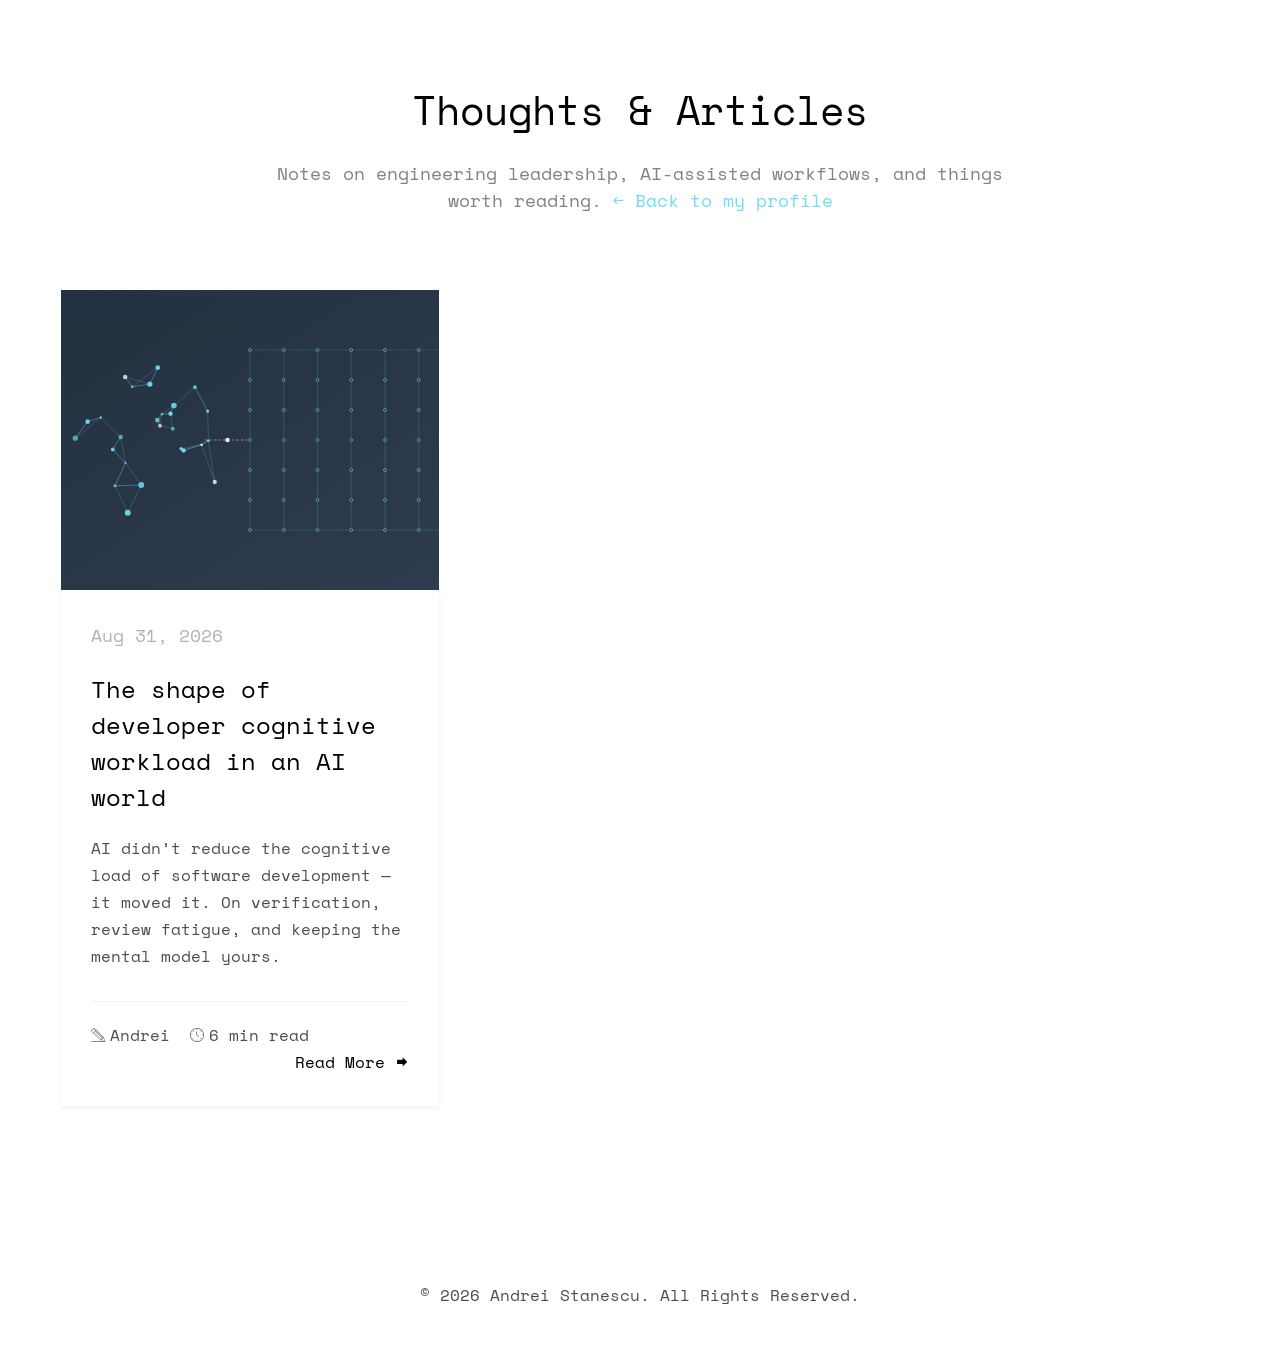
==== articles.html @ 799ec779 "Set article date to August 31, 2026 Generated by Mistral Vibe. Co-Authored-By: Mistral Vibe <vibe@mi" ====
<!DOCTYPE HTML>
<html>
	<head>
	<meta charset="utf-8">
	<meta http-equiv="X-UA-Compatible" content="IE=edge">
	<title>Articles - Andrei Stanescu</title>
	<meta name="viewport" content="width=device-width, initial-scale=1">
	<meta name="description" content="Thoughts and preferred articles by Andrei Stanescu — engineering leadership, AI-assisted workflows, and things worth reading." />
	<meta name="keywords" content="andrei stanescu, articles, blog, engineering leadership, software engineering" />

	<link href="https://fonts.googleapis.com/css?family=Space+Mono" rel="stylesheet">
	<link href="https://fonts.googleapis.com/css?family=Kaushan+Script" rel="stylesheet">

	<!-- Animate.css -->
	<link rel="stylesheet" href="css/animate.css">
	<!-- Icomoon Icon Fonts-->
	<link rel="stylesheet" href="css/icomoon.css">
	<!-- Bootstrap  -->
	<link rel="stylesheet" href="css/bootstrap.css">

	<!-- Theme style  -->
	<link rel="stylesheet" href="css/style.css">

	<!-- Modernizr JS -->
	<script src="js/modernizr-2.6.2.min.js"></script>
	<!-- FOR IE9 below -->
	<!--[if lt IE 9]>
	<script src="js/respond.min.js"></script>
	<![endif]-->

	</head>
	<body>

	<div class="fh5co-loader"></div>

	<div id="page">

	<div id="fh5co-blog">
		<div class="container">
			<div class="row animate-box">
				<div class="col-md-8 col-md-offset-2 text-center fh5co-heading">
					<h2>Thoughts &amp; Articles</h2>
					<p>Notes on engineering leadership, AI-assisted workflows, and things worth reading. <a href="index.html">&larr; Back to my profile</a></p>
				</div>
			</div>
			<div class="row">
				<div class="col-md-4 col-padding animate-box">
					<div class="fh5co-blog">
						<a href="articles/developer-cognitive-workload-ai.html" class="blog-bg" style="background-image: url(images/cognitive-workload.svg);"></a>
						<div class="blog-text">
							<span>Aug 31, 2026</span>
							<h3><a href="articles/developer-cognitive-workload-ai.html">The shape of developer cognitive workload in an AI world</a></h3>
							<p>AI didn&rsquo;t reduce the cognitive load of software development &mdash; it moved it. On verification, review fatigue, and keeping the mental model yours.</p>
							<ul class="stuff">
								<li><i class="icon-pencil"></i>Andrei</li>
								<li><i class="icon-clock"></i>6 min read</li>
								<li><a href="articles/developer-cognitive-workload-ai.html">Read More<i class="icon-arrow-right"></i></a></li>
							</ul>
						</div>
					</div>
				</div>
				<!-- To add a new post: copy the col-md-4 block above, create the article page
				     under articles/, and update the date, title, excerpt, and links.
				     For a link post to an external article, point the <a> hrefs at the external
				     URL and use <i class="icon-link"></i> in .stuff instead of icon-pencil. -->
			</div>
		</div>
	</div>

	<div id="fh5co-footer">
		<div class="container">
			<div class="row">
				<div class="col-md-12 text-center">
					<p>&copy; 2026 Andrei Stanescu. All Rights Reserved.</p>
				</div>
			</div>
		</div>
	</div>

	<div class="gototop js-top">
		<a href="#" class="js-gotop"><i class="icon-arrow-up22"></i></a>
	</div>

	<!-- jQuery -->
	<script src="js/jquery.min.js"></script>
	<!-- jQuery Easing -->
	<script src="js/jquery.easing.1.3.js"></script>
	<!-- Bootstrap -->
	<script src="js/bootstrap.min.js"></script>
	<!-- Waypoints -->
	<script src="js/jquery.waypoints.min.js"></script>
	<!-- Stellar Parallax -->
	<script src="js/jquery.stellar.min.js"></script>
	<!-- Easy PieChart -->
	<script src="js/jquery.easypiechart.min.js"></script>

	<!-- Main -->
	<script src="js/main.js"></script>

	</body>
</html>
---- css/icomoon.css ----
@font-face {
    font-family: 'icomoon';
    src:    url('fonts/icomoon.eot?1oniuf');
    src:    url('fonts/icomoon.eot?1oniuf#iefix') format('embedded-opentype'),
        url('fonts/icomoon.ttf?1oniuf') format('truetype'),
        url('fonts/icomoon.woff?1oniuf') format('woff'),
        url('fonts/icomoon.svg?1oniuf#icomoon') format('svg');
    font-weight: normal;
    font-style: normal;
}

[class^="icon-"], [class*=" icon-"] {
    /* use !important to prevent issues with browser extensions that change fonts */
    font-family: 'icomoon' !important;
    speak: none;
    font-style: normal;
    font-weight: normal;
    font-variant: normal;
    text-transform: none;
    line-height: 1;

    /* Better Font Rendering =========== */
    -webkit-font-smoothing: antialiased;
    -moz-osx-font-smoothing: grayscale;
}

.icon-mobile:before {
    content: "\e000";
}
.icon-laptop:before {
    content: "\e001";
}
.icon-desktop:before {
    content: "\e002";
}
.icon-tablet:before {
    content: "\e003";
}
.icon-phone:before {
    content: "\e004";
}
.icon-document:before {
    content: "\e005";
}
.icon-documents:before {
    content: "\e006";
}
.icon-search:before {
    content: "\e007";
}
.icon-clipboard:before {
    content: "\e008";
}
.icon-newspaper:before {
    content: "\e009";
}
.icon-notebook:before {
    content: "\e00a";
}
.icon-book-open:before {
    content: "\e00b";
}
.icon-browser:before {
    content: "\e00c";
}
.icon-calendar:before {
    content: "\e00d";
}
.icon-presentation:before {
    content: "\e00e";
}
.icon-picture:before {
    content: "\e00f";
}
.icon-pictures:before {
    content: "\e010";
}
.icon-video:before {
    content: "\e011";
}
.icon-camera:before {
    content: "\e012";
}
.icon-printer:before {
    content: "\e013";
}
.icon-toolbox:before {
    content: "\e014";
}
.icon-briefcase:before {
    content: "\e015";
}
.icon-wallet:before {
    content: "\e016";
}
.icon-gift:before {
    content: "\e017";
}
.icon-bargraph:before {
    content: "\e018";
}
.icon-grid:before {
    content: "\e019";
}
.icon-expand:before {
    content: "\e01a";
}
.icon-focus:before {
    content: "\e01b";
}
.icon-edit:before {
    content: "\e01c";
}
.icon-adjustments:before {
    content: "\e01d";
}
.icon-ribbon:before {
    content: "\e01e";
}
.icon-hourglass:before {
    content: "\e01f";
}
.icon-lock:before {
    content: "\e020";
}
.icon-megaphone:before {
    content: "\e021";
}
.icon-shield:before {
    content: "\e022";
}
.icon-trophy:before {
    content: "\e023";
}
.icon-flag:before {
    content: "\e024";
}
.icon-map:before {
    content: "\e025";
}
.icon-puzzle:before {
    content: "\e026";
}
.icon-basket:before {
    content: "\e027";
}
.icon-envelope:before {
    content: "\e028";
}
.icon-streetsign:before {
    content: "\e029";
}
.icon-telescope:before {
    content: "\e02a";
}
.icon-gears:before {
    content: "\e02b";
}
.icon-key:before {
    content: "\e02c";
}
.icon-paperclip:before {
    content: "\e02d";
}
.icon-attachment:before {
    content: "\e02e";
}
.icon-pricetags:before {
    content: "\e02f";
}
.icon-lightbulb:before {
    content: "\e030";
}
.icon-layers:before {
    content: "\e031";
}
.icon-pencil:before {
    content: "\e032";
}
.icon-tools:before {
    content: "\e033";
}
.icon-tools-2:before {
    content: "\e034";
}
.icon-scissors:before {
    content: "\e035";
}
.icon-paintbrush:before {
    content: "\e036";
}
.icon-magnifying-glass:before {
    content: "\e037";
}
.icon-circle-compass:before {
    content: "\e038";
}
.icon-linegraph:before {
    content: "\e039";
}
.icon-mic:before {
    content: "\e03a";
}
.icon-strategy:before {
    content: "\e03b";
}
.icon-beaker:before {
    content: "\e03c";
}
.icon-caution:before {
    content: "\e03d";
}
.icon-recycle:before {
    content: "\e03e";
}
.icon-anchor:before {
    content: "\e03f";
}
.icon-profile-male:before {
    content: "\e040";
}
.icon-profile-female:before {
    content: "\e041";
}
.icon-bike:before {
    content: "\e042";
}
.icon-wine:before {
    content: "\e043";
}
.icon-hotairballoon:before {
    content: "\e044";
}
.icon-globe:before {
    content: "\e045";
}
.icon-genius:before {
    content: "\e046";
}
.icon-map-pin:before {
    content: "\e047";
}
.icon-dial:before {
    content: "\e048";
}
.icon-chat:before {
    content: "\e049";
}
.icon-heart:before {
    content: "\e04a";
}
.icon-cloud:before {
    content: "\e04b";
}
.icon-upload:before {
    content: "\e04c";
}
.icon-download:before {
    content: "\e04d";
}
.icon-target:before {
    content: "\e04e";
}
.icon-hazardous:before {
    content: "\e04f";
}
.icon-piechart:before {
    content: "\e050";
}
.icon-speedometer:before {
    content: "\e051";
}
.icon-global:before {
    content: "\e052";
}
.icon-compass:before {
    content: "\e053";
}
.icon-lifesaver:before {
    content: "\e054";
}
.icon-clock:before {
    content: "\e055";
}
.icon-aperture:before {
    content: "\e056";
}
.icon-quote:before {
    content: "\e057";
}
.icon-scope:before {
    content: "\e058";
}
.icon-alarmclock:before {
    content: "\e059";
}
.icon-refresh:before {
    content: "\e05a";
}
.icon-happy:before {
    content: "\e05b";
}
.icon-sad:before {
    content: "\e05c";
}
.icon-facebook:before {
    content: "\e05d";
}
.icon-twitter:before {
    content: "\e05e";
}
.icon-googleplus:before {
    content: "\e05f";
}
.icon-rss:before {
    content: "\e060";
}
.icon-tumblr:before {
    content: "\e061";
}
.icon-linkedin:before {
    content: "\e062";
}
.icon-dribbble:before {
    content: "\e063";
}
.icon-box2:before {
    content: "\ea82";
}
.icon-write:before {
    content: "\ea83";
}
.icon-clock2:before {
    content: "\ea84";
}
.icon-reply2:before {
    content: "\ea85";
}
.icon-reply-all2:before {
    content: "\ea86";
}
.icon-forward2:before {
    content: "\ea87";
}
.icon-flag2:before {
    content: "\ea88";
}
.icon-search2:before {
    content: "\ea89";
}
.icon-trash2:before {
    content: "\ea8a";
}
.icon-envelope2:before {
    content: "\ea8b";
}
.icon-bubble:before {
    content: "\ea8c";
}
.icon-bubbles:before {
    content: "\ea8d";
}
.icon-user2:before {
    content: "\ea8e";
}
.icon-users2:before {
    content: "\ea8f";
}
.icon-cloud2:before {
    content: "\ea90";
}
.icon-download2:before {
    content: "\ea91";
}
.icon-upload2:before {
    content: "\ea92";
}
.icon-rain:before {
    content: "\ea93";
}
.icon-sun:before {
    content: "\ea94";
}
.icon-moon2:before {
    content: "\ea95";
}
.icon-bell2:before {
    content: "\ea96";
}
.icon-folder2:before {
    content: "\ea97";
}
.icon-pin2:before {
    content: "\ea98";
}
.icon-sound2:before {
    content: "\ea99";
}
.icon-microphone:before {
    content: "\ea9a";
}
.icon-camera2:before {
    content: "\ea9b";
}
.icon-image2:before {
    content: "\ea9c";
}
.icon-cog2:before {
    content: "\ea9d";
}
.icon-calendar2:before {
    content: "\ea9e";
}
.icon-book2:before {
    content: "\ea9f";
}
.icon-map-marker:before {
    content: "\eaa0";
}
.icon-store:before {
    content: "\eaa1";
}
.icon-support:before {
    content: "\eaa2";
}
.icon-tag2:before {
    content: "\eaa3";
}
.icon-heart2:before {
    content: "\eaa4";
}
.icon-video-camera:before {
    content: "\eaa5";
}
.icon-trophy2:before {
    content: "\eaa6";
}
.icon-cart:before {
    content: "\eaa7";
}
.icon-eye2:before {
    content: "\eaa8";
}
.icon-cancel:before {
    content: "\eaa9";
}
.icon-chart:before {
    content: "\eaaa";
}
.icon-target2:before {
    content: "\eaab";
}
.icon-printer2:before {
    content: "\eaac";
}
.icon-location2:before {
    content: "\eaad";
}
.icon-bookmark2:before {
    content: "\eaae";
}
.icon-monitor:before {
    content: "\eaaf";
}
.icon-cross2:before {
    content: "\eab0";
}
.icon-plus2:before {
    content: "\eab1";
}
.icon-left:before {
    content: "\eab2";
}
.icon-up:before {
    content: "\eab3";
}
.icon-browser2:before {
    content: "\eab4";
}
.icon-windows:before {
    content: "\eab5";
}
.icon-switch2:before {
    content: "\eab6";
}
.icon-dashboard:before {
    content: "\eab7";
}
.icon-play:before {
    content: "\eab8";
}
.icon-fast-forward:before {
    content: "\eab9";
}
.icon-next:before {
    content: "\eaba";
}
.icon-refresh2:before {
    content: "\eabb";
}
.icon-film:before {
    content: "\eabc";
}
.icon-home2:before {
    content: "\eabd";
}
.icon-add-to-list:before {
    content: "\e901";
}
.icon-classic-computer:before {
    content: "\e902";
}
.icon-controller-fast-backward:before {
    content: "\e903";
}
.icon-creative-commons-attribution:before {
    content: "\e904";
}
.icon-creative-commons-noderivs:before {
    content: "\e905";
}
.icon-creative-commons-noncommercial-eu:before {
    content: "\e906";
}
.icon-creative-commons-noncommercial-us:before {
    content: "\e907";
}
.icon-creative-commons-public-domain:before {
    content: "\e908";
}
.icon-creative-commons-remix:before {
    content: "\e909";
}
.icon-creative-commons-share:before {
    content: "\e90a";
}
.icon-creative-commons-sharealike:before {
    content: "\e90b";
}
.icon-creative-commons:before {
    content: "\e90c";
}
.icon-document-landscape:before {
    content: "\e90d";
}
.icon-remove-user:before {
    content: "\e90e";
}
.icon-warning:before {
    content: "\e90f";
}
.icon-arrow-bold-down:before {
    content: "\e910";
}
.icon-arrow-bold-left:before {
    content: "\e911";
}
.icon-arrow-bold-right:before {
    content: "\e912";
}
.icon-arrow-bold-up:before {
    content: "\e913";
}
.icon-arrow-down:before {
    content: "\e914";
}
.icon-arrow-left:before {
    content: "\e915";
}
.icon-arrow-long-down:before {
    content: "\e916";
}
.icon-arrow-long-left:before {
    content: "\e917";
}
.icon-arrow-long-right:before {
    content: "\e918";
}
.icon-arrow-long-up:before {
    content: "\e919";
}
.icon-arrow-right:before {
    content: "\e91a";
}
.icon-arrow-up:before {
    content: "\e91b";
}
.icon-arrow-with-circle-down:before {
    content: "\e91c";
}
.icon-arrow-with-circle-left:before {
    content: "\e91d";
}
.icon-arrow-with-circle-right:before {
    content: "\e91e";
}
.icon-arrow-with-circle-up:before {
    content: "\e91f";
}
.icon-bookmark:before {
    content: "\e920";
}
.icon-bookmarks:before {
    content: "\e921";
}
.icon-chevron-down:before {
    content: "\e922";
}
.icon-chevron-left:before {
    content: "\e923";
}
.icon-chevron-right:before {
    content: "\e924";
}
.icon-chevron-small-down:before {
    content: "\e925";
}
.icon-chevron-small-left:before {
    content: "\e926";
}
.icon-chevron-small-right:before {
    content: "\e927";
}
.icon-chevron-small-up:before {
    content: "\e928";
}
.icon-chevron-thin-down:before {
    content: "\e929";
}
.icon-chevron-thin-left:before {
    content: "\e92a";
}
.icon-chevron-thin-right:before {
    content: "\e92b";
}
.icon-chevron-thin-up:before {
    content: "\e92c";
}
.icon-chevron-up:before {
    content: "\e92d";
}
.icon-chevron-with-circle-down:before {
    content: "\e92e";
}
.icon-chevron-with-circle-left:before {
    content: "\e92f";
}
.icon-chevron-with-circle-right:before {
    content: "\e930";
}
.icon-chevron-with-circle-up:before {
    content: "\e931";
}
.icon-cloud3:before {
    content: "\e932";
}
.icon-controller-fast-forward:before {
    content: "\e933";
}
.icon-controller-jump-to-start:before {
    content: "\e934";
}
.icon-controller-next:before {
    content: "\e935";
}
.icon-controller-paus:before {
    content: "\e936";
}
.icon-controller-play:before {
    content: "\e937";
}
.icon-controller-record:before {
    content: "\e938";
}
.icon-controller-stop:before {
    content: "\e939";
}
.icon-controller-volume:before {
    content: "\e93a";
}
.icon-dot-single:before {
    content: "\e93b";
}
.icon-dots-three-horizontal:before {
    content: "\e93c";
}
.icon-dots-three-vertical:before {
    content: "\e93d";
}
.icon-dots-two-horizontal:before {
    content: "\e93e";
}
.icon-dots-two-vertical:before {
    content: "\e93f";
}
.icon-download3:before {
    content: "\e940";
}
.icon-emoji-flirt:before {
    content: "\e941";
}
.icon-flow-branch:before {
    content: "\e942";
}
.icon-flow-cascade:before {
    content: "\e943";
}
.icon-flow-line:before {
    content: "\e944";
}
.icon-flow-parallel:before {
    content: "\e945";
}
.icon-flow-tree:before {
    content: "\e946";
}
.icon-install:before {
    content: "\e947";
}
.icon-layers2:before {
    content: "\e948";
}
.icon-open-book:before {
    content: "\e949";
}
.icon-resize-100:before {
    content: "\e94a";
}
.icon-resize-full-screen:before {
    content: "\e94b";
}
.icon-save:before {
    content: "\e94c";
}
.icon-select-arrows:before {
    content: "\e94d";
}
.icon-sound-mute:before {
    content: "\e94e";
}
.icon-sound:before {
    content: "\e94f";
}
.icon-trash:before {
    content: "\e950";
}
.icon-triangle-down:before {
    content: "\e951";
}
.icon-triangle-left:before {
    content: "\e952";
}
.icon-triangle-right:before {
    content: "\e953";
}
.icon-triangle-up:before {
    content: "\e954";
}
.icon-uninstall:before {
    content: "\e955";
}
.icon-upload-to-cloud:before {
    content: "\e956";
}
.icon-upload3:before {
    content: "\e957";
}
.icon-add-user:before {
    content: "\e958";
}
.icon-address:before {
    content: "\e959";
}
.icon-adjust:before {
    content: "\e95a";
}
.icon-air:before {
    content: "\e95b";
}
.icon-aircraft-landing:before {
    content: "\e95c";
}
.icon-aircraft-take-off:before {
    content: "\e95d";
}
.icon-aircraft:before {
    content: "\e95e";
}
.icon-align-bottom:before {
    content: "\e95f";
}
.icon-align-horizontal-middle:before {
    content: "\e960";
}
.icon-align-left:before {
    content: "\e961";
}
.icon-align-right:before {
    content: "\e962";
}
.icon-align-top:before {
    content: "\e963";
}
.icon-align-vertical-middle:before {
    content: "\e964";
}
.icon-archive:before {
    content: "\e965";
}
.icon-area-graph:before {
    content: "\e966";
}
.icon-attachment2:before {
    content: "\e967";
}
.icon-awareness-ribbon:before {
    content: "\e968";
}
.icon-back-in-time:before {
    content: "\e969";
}
.icon-back:before {
    content: "\e96a";
}
.icon-bar-graph:before {
    content: "\e96b";
}
.icon-battery:before {
    content: "\e96c";
}
.icon-beamed-note:before {
    content: "\e96d";
}
.icon-bell:before {
    content: "\e96e";
}
.icon-blackboard:before {
    content: "\e96f";
}
.icon-block:before {
    content: "\e970";
}
.icon-book:before {
    content: "\e971";
}
.icon-bowl:before {
    content: "\e972";
}
.icon-box:before {
    content: "\e973";
}
.icon-briefcase2:before {
    content: "\e974";
}
.icon-browser3:before {
    content: "\e975";
}
.icon-brush:before {
    content: "\e976";
}
.icon-bucket:before {
    content: "\e977";
}
.icon-cake:before {
    content: "\e978";
}
.icon-calculator:before {
    content: "\e979";
}
.icon-calendar3:before {
    content: "\e97a";
}
.icon-camera3:before {
    content: "\e97b";
}
.icon-ccw:before {
    content: "\e97c";
}
.icon-chat2:before {
    content: "\e97d";
}
.icon-check:before {
    content: "\e97e";
}
.icon-circle-with-cross:before {
    content: "\e97f";
}
.icon-circle-with-minus:before {
    content: "\e980";
}
.icon-circle-with-plus:before {
    content: "\e981";
}
.icon-circle:before {
    content: "\e982";
}
.icon-circular-graph:before {
    content: "\e983";
}
.icon-clapperboard:before {
    content: "\e984";
}
.icon-clipboard2:before {
    content: "\e985";
}
.icon-clock3:before {
    content: "\e986";
}
.icon-code:before {
    content: "\e987";
}
.icon-cog:before {
    content: "\e988";
}
.icon-colours:before {
    content: "\e989";
}
.icon-compass2:before {
    content: "\e98a";
}
.icon-copy:before {
    content: "\e98b";
}
.icon-credit-card:before {
    content: "\e98c";
}
.icon-credit:before {
    content: "\e98d";
}
.icon-cross:before {
    content: "\e98e";
}
.icon-cup:before {
    content: "\e98f";
}
.icon-cw:before {
    content: "\e990";
}
.icon-cycle:before {
    content: "\e991";
}
.icon-database:before {
    content: "\e992";
}
.icon-dial-pad:before {
    content: "\e993";
}
.icon-direction:before {
    content: "\e994";
}
.icon-document2:before {
    content: "\e995";
}
.icon-documents2:before {
    content: "\e996";
}
.icon-drink:before {
    content: "\e997";
}
.icon-drive:before {
    content: "\e998";
}
.icon-drop:before {
    content: "\e999";
}
.icon-edit2:before {
    content: "\e99a";
}
.icon-email:before {
    content: "\e99b";
}
.icon-emoji-happy:before {
    content: "\e99c";
}
.icon-emoji-neutral:before {
    content: "\e99d";
}
.icon-emoji-sad:before {
    content: "\e99e";
}
.icon-erase:before {
    content: "\e99f";
}
.icon-eraser:before {
    content: "\e9a0";
}
.icon-export:before {
    content: "\e9a1";
}
.icon-eye:before {
    content: "\e9a2";
}
.icon-feather:before {
    content: "\e9a3";
}
.icon-flag3:before {
    content: "\e9a4";
}
.icon-flash:before {
    content: "\e9a5";
}
.icon-flashlight:before {
    content: "\e9a6";
}
.icon-flat-brush:before {
    content: "\e9a7";
}
.icon-folder-images:before {
    content: "\e9a8";
}
.icon-folder-music:before {
    content: "\e9a9";
}
.icon-folder-video:before {
    content: "\e9aa";
}
.icon-folder:before {
    content: "\e9ab";
}
.icon-forward:before {
    content: "\e9ac";
}
.icon-funnel:before {
    content: "\e9ad";
}
.icon-game-controller:before {
    content: "\e9ae";
}
.icon-gauge:before {
    content: "\e9af";
}
.icon-globe2:before {
    content: "\e9b0";
}
.icon-graduation-cap:before {
    content: "\e9b1";
}
.icon-grid2:before {
    content: "\e9b2";
}
.icon-hair-cross:before {
    content: "\e9b3";
}
.icon-hand:before {
    content: "\e9b4";
}
.icon-heart-outlined:before {
    content: "\e9b5";
}
.icon-heart3:before {
    content: "\e9b6";
}
.icon-help-with-circle:before {
    content: "\e9b7";
}
.icon-help:before {
    content: "\e9b8";
}
.icon-home:before {
    content: "\e9b9";
}
.icon-hour-glass:before {
    content: "\e9ba";
}
.icon-image-inverted:before {
    content: "\e9bb";
}
.icon-image:before {
    content: "\e9bc";
}
.icon-images:before {
    content: "\e9bd";
}
.icon-inbox:before {
    content: "\e9be";
}
.icon-infinity:before {
    content: "\e9bf";
}
.icon-info-with-circle:before {
    content: "\e9c0";
}
.icon-info:before {
    content: "\e9c1";
}
.icon-key2:before {
    content: "\e9c2";
}
.icon-keyboard:before {
    content: "\e9c3";
}
.icon-lab-flask:before {
    content: "\e9c4";
}
.icon-landline:before {
    content: "\e9c5";
}
.icon-language:before {
    content: "\e9c6";
}
.icon-laptop2:before {
    content: "\e9c7";
}
.icon-leaf:before {
    content: "\e9c8";
}
.icon-level-down:before {
    content: "\e9c9";
}
.icon-level-up:before {
    content: "\e9ca";
}
.icon-lifebuoy:before {
    content: "\e9cb";
}
.icon-light-bulb:before {
    content: "\e9cc";
}
.icon-light-down:before {
    content: "\e9cd";
}
.icon-light-up:before {
    content: "\e9ce";
}
.icon-line-graph:before {
    content: "\e9cf";
}
.icon-link:before {
    content: "\e9d0";
}
.icon-list:before {
    content: "\e9d1";
}
.icon-location-pin:before {
    content: "\e9d2";
}
.icon-location:before {
    content: "\e9d3";
}
.icon-lock-open:before {
    content: "\e9d4";
}
.icon-lock2:before {
    content: "\e9d5";
}
.icon-log-out:before {
    content: "\e9d6";
}
.icon-login:before {
    content: "\e9d7";
}
.icon-loop:before {
    content: "\e9d8";
}
.icon-magnet:before {
    content: "\e9d9";
}
.icon-magnifying-glass2:before {
    content: "\e9da";
}
.icon-mail:before {
    content: "\e9db";
}
.icon-man:before {
    content: "\e9dc";
}
.icon-map2:before {
    content: "\e9dd";
}
.icon-mask:before {
    content: "\e9de";
}
.icon-medal:before {
    content: "\e9df";
}
.icon-megaphone2:before {
    content: "\e9e0";
}
.icon-menu:before {
    content: "\e9e1";
}
.icon-message:before {
    content: "\e9e2";
}
.icon-mic2:before {
    content: "\e9e3";
}
.icon-minus:before {
    content: "\e9e4";
}
.icon-mobile2:before {
    content: "\e9e5";
}
.icon-modern-mic:before {
    content: "\e9e6";
}
.icon-moon:before {
    content: "\e9e7";
}
.icon-mouse:before {
    content: "\e9e8";
}
.icon-music:before {
    content: "\e9e9";
}
.icon-network:before {
    content: "\e9ea";
}
.icon-new-message:before {
    content: "\e9eb";
}
.icon-new:before {
    content: "\e9ec";
}
.icon-news:before {
    content: "\e9ed";
}
.icon-note:before {
    content: "\e9ee";
}
.icon-notification:before {
    content: "\e9ef";
}
.icon-old-mobile:before {
    content: "\e9f0";
}
.icon-old-phone:before {
    content: "\e9f1";
}
.icon-palette:before {
    content: "\e9f2";
}
.icon-paper-plane:before {
    content: "\e9f3";
}
.icon-pencil2:before {
    content: "\e9f4";
}
.icon-phone2:before {
    content: "\e9f5";
}
.icon-pie-chart:before {
    content: "\e9f6";
}
.icon-pin:before {
    content: "\e9f7";
}
.icon-plus:before {
    content: "\e9f8";
}
.icon-popup:before {
    content: "\e9f9";
}
.icon-power-plug:before {
    content: "\e9fa";
}
.icon-price-ribbon:before {
    content: "\e9fb";
}
.icon-price-tag:before {
    content: "\e9fc";
}
.icon-print:before {
    content: "\e9fd";
}
.icon-progress-empty:before {
    content: "\e9fe";
}
.icon-progress-full:before {
    content: "\e9ff";
}
.icon-progress-one:before {
    content: "\ea00";
}
.icon-progress-two:before {
    content: "\ea01";
}
.icon-publish:before {
    content: "\ea02";
}
.icon-quote2:before {
    content: "\ea03";
}
.icon-radio:before {
    content: "\ea04";
}
.icon-reply-all:before {
    content: "\ea05";
}
.icon-reply:before {
    content: "\ea06";
}
.icon-retweet:before {
    content: "\ea07";
}
.icon-rocket:before {
    content: "\ea08";
}
.icon-round-brush:before {
    content: "\ea09";
}
.icon-rss2:before {
    content: "\ea0a";
}
.icon-ruler:before {
    content: "\ea0b";
}
.icon-scissors2:before {
    content: "\ea0c";
}
.icon-share-alternitive:before {
    content: "\ea0d";
}
.icon-share:before {
    content: "\ea0e";
}
.icon-shareable:before {
    content: "\ea0f";
}
.icon-shield2:before {
    content: "\ea10";
}
.icon-shop:before {
    content: "\ea11";
}
.icon-shopping-bag:before {
    content: "\ea12";
}
.icon-shopping-basket:before {
    content: "\ea13";
}
.icon-shopping-cart:before {
    content: "\ea14";
}
.icon-shuffle:before {
    content: "\ea15";
}
.icon-signal:before {
    content: "\ea16";
}
.icon-sound-mix:before {
    content: "\ea17";
}
.icon-sports-club:before {
    content: "\ea18";
}
.icon-spreadsheet:before {
    content: "\ea19";
}
.icon-squared-cross:before {
    content: "\ea1a";
}
.icon-squared-minus:before {
    content: "\ea1b";
}
.icon-squared-plus:before {
    content: "\ea1c";
}
.icon-star-outlined:before {
    content: "\ea1d";
}
.icon-star:before {
    content: "\ea1e";
}
.icon-stopwatch:before {
    content: "\ea1f";
}
.icon-suitcase:before {
    content: "\ea20";
}
.icon-swap:before {
    content: "\ea21";
}
.icon-sweden:before {
    content: "\ea22";
}
.icon-switch:before {
    content: "\ea23";
}
.icon-tablet2:before {
    content: "\ea24";
}
.icon-tag:before {
    content: "\ea25";
}
.icon-text-document-inverted:before {
    content: "\ea26";
}
.icon-text-document:before {
    content: "\ea27";
}
.icon-text:before {
    content: "\ea28";
}
.icon-thermometer:before {
    content: "\ea29";
}
.icon-thumbs-down:before {
    content: "\ea2a";
}
.icon-thumbs-up:before {
    content: "\ea2b";
}
.icon-thunder-cloud:before {
    content: "\ea2c";
}
.icon-ticket:before {
    content: "\ea2d";
}
.icon-time-slot:before {
    content: "\ea2e";
}
.icon-tools2:before {
    content: "\ea2f";
}
.icon-traffic-cone:before {
    content: "\ea30";
}
.icon-tree:before {
    content: "\ea31";
}
.icon-trophy3:before {
    content: "\ea32";
}
.icon-tv:before {
    content: "\ea33";
}
.icon-typing:before {
    content: "\ea34";
}
.icon-unread:before {
    content: "\ea35";
}
.icon-untag:before {
    content: "\ea36";
}
.icon-user:before {
    content: "\ea37";
}
.icon-users:before {
    content: "\ea38";
}
.icon-v-card:before {
    content: "\ea39";
}
.icon-video2:before {
    content: "\ea3a";
}
.icon-vinyl:before {
    content: "\ea3b";
}
.icon-voicemail:before {
    content: "\ea3c";
}
.icon-wallet2:before {
    content: "\ea3d";
}
.icon-water:before {
    content: "\ea3e";
}
.icon-500px-with-circle:before {
    content: "\ea3f";
}
.icon-500px:before {
    content: "\ea40";
}
.icon-basecamp:before {
    content: "\ea41";
}
.icon-behance:before {
    content: "\ea42";
}
.icon-creative-cloud:before {
    content: "\ea43";
}
.icon-dropbox:before {
    content: "\ea44";
}
.icon-evernote:before {
    content: "\ea45";
}
.icon-flattr:before {
    content: "\ea46";
}
.icon-foursquare:before {
    content: "\ea47";
}
.icon-google-drive:before {
    content: "\ea48";
}
.icon-google-hangouts:before {
    content: "\ea49";
}
.icon-grooveshark:before {
    content: "\ea4a";
}
.icon-icloud:before {
    content: "\ea4b";
}
.icon-mixi:before {
    content: "\ea4c";
}
.icon-onedrive:before {
    content: "\ea4d";
}
.icon-paypal:before {
    content: "\ea4e";
}
.icon-picasa:before {
    content: "\ea4f";
}
.icon-qq:before {
    content: "\ea50";
}
.icon-rdio-with-circle:before {
    content: "\ea51";
}
.icon-renren:before {
    content: "\ea52";
}
.icon-scribd:before {
    content: "\ea53";
}
.icon-sina-weibo:before {
    content: "\ea54";
}
.icon-skype-with-circle:before {
    content: "\ea55";
}
.icon-skype:before {
    content: "\ea56";
}
.icon-slideshare:before {
    content: "\ea57";
}
.icon-smashing:before {
    content: "\ea58";
}
.icon-soundcloud:before {
    content: "\ea59";
}
.icon-spotify-with-circle:before {
    content: "\ea5a";
}
.icon-spotify:before {
    content: "\ea5b";
}
.icon-swarm:before {
    content: "\ea5c";
}
.icon-vine-with-circle:before {
    content: "\ea5d";
}
.icon-vine:before {
    content: "\ea5e";
}
.icon-vk-alternitive:before {
    content: "\ea5f";
}
.icon-vk-with-circle:before {
    content: "\ea60";
}
.icon-vk:before {
    content: "\ea61";
}
.icon-xing-with-circle:before {
    content: "\ea62";
}
.icon-xing:before {
    content: "\ea63";
}
.icon-yelp:before {
    content: "\ea64";
}
.icon-dribbble-with-circle:before {
    content: "\ea65";
}
.icon-dribbble2:before {
    content: "\ea66";
}
.icon-facebook-with-circle:before {
    content: "\ea67";
}
.icon-facebook2:before {
    content: "\ea68";
}
.icon-flickr-with-circle:before {
    content: "\ea69";
}
.icon-flickr:before {
    content: "\ea6a";
}
.icon-github-with-circle:before {
    content: "\ea6b";
}
.icon-github:before {
    content: "\ea6c";
}
.icon-google-with-circle:before {
    content: "\ea6d";
}
.icon-google:before {
    content: "\ea6e";
}
.icon-instagram-with-circle:before {
    content: "\ea6f";
}
.icon-instagram:before {
    content: "\ea70";
}
.icon-lastfm-with-circle:before {
    content: "\ea71";
}
.icon-lastfm:before {
    content: "\ea72";
}
.icon-linkedin-with-circle:before {
    content: "\ea73";
}
.icon-linkedin2:before {
    content: "\ea74";
}
.icon-pinterest-with-circle:before {
    content: "\ea75";
}
.icon-pinterest:before {
    content: "\ea76";
}
.icon-rdio:before {
    content: "\ea77";
}
.icon-stumbleupon-with-circle:before {
    content: "\ea78";
}
.icon-stumbleupon:before {
    content: "\ea79";
}
.icon-tumblr-with-circle:before {
    content: "\ea7a";
}
.icon-tumblr2:before {
    content: "\ea7b";
}
.icon-twitter-with-circle:before {
    content: "\ea7c";
}
.icon-twitter2:before {
    content: "\ea7d";
}
.icon-vimeo-with-circle:before {
    content: "\ea7e";
}
.icon-vimeo:before {
    content: "\ea7f";
}
.icon-youtube-with-circle:before {
    content: "\ea80";
}
.icon-youtube:before {
    content: "\ea81";
}
.icon-home3:before {
    content: "\eabe";
}
.icon-home22:before {
    content: "\eabf";
}
.icon-home32:before {
    content: "\eac0";
}
.icon-office:before {
    content: "\eac1";
}
.icon-newspaper2:before {
    content: "\eac2";
}
.icon-pencil3:before {
    content: "\eac3";
}
.icon-pencil22:before {
    content: "\eac4";
}
.icon-quill:before {
    content: "\eac5";
}
.icon-pen:before {
    content: "\eac6";
}
.icon-blog:before {
    content: "\eac7";
}
.icon-eyedropper:before {
    content: "\eac8";
}
.icon-droplet:before {
    content: "\eac9";
}
.icon-paint-format:before {
    content: "\eaca";
}
.icon-image3:before {
    content: "\eacb";
}
.icon-images2:before {
    content: "\eacc";
}
.icon-camera4:before {
    content: "\eacd";
}
.icon-headphones:before {
    content: "\eace";
}
.icon-music2:before {
    content: "\eacf";
}
.icon-play2:before {
    content: "\ead0";
}
.icon-film2:before {
    content: "\ead1";
}
.icon-video-camera2:before {
    content: "\ead2";
}
.icon-dice:before {
    content: "\ead3";
}
.icon-pacman:before {
    content: "\ead4";
}
.icon-spades:before {
    content: "\ead5";
}
.icon-clubs:before {
    content: "\ead6";
}
.icon-diamonds:before {
    content: "\ead7";
}
.icon-bullhorn:before {
    content: "\ead8";
}
.icon-connection:before {
    content: "\ead9";
}
.icon-podcast:before {
    content: "\eada";
}
.icon-feed:before {
    content: "\eadb";
}
.icon-mic3:before {
    content: "\eadc";
}
.icon-book3:before {
    content: "\eadd";
}
.icon-books:before {
    content: "\eade";
}
.icon-library:before {
    content: "\eadf";
}
.icon-file-text:before {
    content: "\eae0";
}
.icon-profile:before {
    content: "\eae1";
}
.icon-file-empty:before {
    content: "\eae2";
}
.icon-files-empty:before {
    content: "\eae3";
}
.icon-file-text2:before {
    content: "\eae4";
}
.icon-file-picture:before {
    content: "\eae5";
}
.icon-file-music:before {
    content: "\eae6";
}
.icon-file-play:before {
    content: "\eae7";
}
.icon-file-video:before {
    content: "\eae8";
}
.icon-file-zip:before {
    content: "\eae9";
}
.icon-copy2:before {
    content: "\eaea";
}
.icon-paste:before {
    content: "\eaeb";
}
.icon-stack:before {
    content: "\eaec";
}
.icon-folder3:before {
    content: "\eaed";
}
.icon-folder-open:before {
    content: "\eaee";
}
.icon-folder-plus:before {
    content: "\eaef";
}
.icon-folder-minus:before {
    content: "\eaf0";
}
.icon-folder-download:before {
    content: "\eaf1";
}
.icon-folder-upload:before {
    content: "\eaf2";
}
.icon-price-tag2:before {
    content: "\eaf3";
}
.icon-price-tags:before {
    content: "\eaf4";
}
.icon-barcode:before {
    content: "\eaf5";
}
.icon-qrcode:before {
    content: "\eaf6";
}
.icon-ticket2:before {
    content: "\eaf7";
}
.icon-cart2:before {
    content: "\eaf8";
}
.icon-coin-dollar:before {
    content: "\eaf9";
}
.icon-coin-euro:before {
    content: "\eafa";
}
.icon-coin-pound:before {
    content: "\eafb";
}
.icon-coin-yen:before {
    content: "\eafc";
}
.icon-credit-card2:before {
    content: "\eafd";
}
.icon-calculator2:before {
    content: "\eafe";
}
.icon-lifebuoy2:before {
    content: "\eaff";
}
.icon-phone3:before {
    content: "\eb00";
}
.icon-phone-hang-up:before {
    content: "\eb01";
}
.icon-address-book:before {
    content: "\eb02";
}
.icon-envelop:before {
    content: "\eb03";
}
.icon-pushpin:before {
    content: "\eb04";
}
.icon-location3:before {
    content: "\eb05";
}
.icon-location22:before {
    content: "\eb06";
}
.icon-compass3:before {
    content: "\eb07";
}
.icon-compass22:before {
    content: "\eb08";
}
.icon-map3:before {
    content: "\eb09";
}
.icon-map22:before {
    content: "\eb0a";
}
.icon-history:before {
    content: "\eb0b";
}
.icon-clock4:before {
    content: "\eb0c";
}
.icon-clock22:before {
    content: "\eb0d";
}
.icon-alarm:before {
    content: "\eb0e";
}
.icon-bell3:before {
    content: "\eb0f";
}
.icon-stopwatch2:before {
    content: "\eb10";
}
.icon-calendar4:before {
    content: "\eb11";
}
.icon-printer3:before {
    content: "\eb12";
}
.icon-keyboard2:before {
    content: "\eb13";
}
.icon-display:before {
    content: "\eb14";
}
.icon-laptop3:before {
    content: "\eb15";
}
.icon-mobile3:before {
    content: "\eb16";
}
.icon-mobile22:before {
    content: "\eb17";
}
.icon-tablet3:before {
    content: "\eb18";
}
.icon-tv2:before {
    content: "\eb19";
}
.icon-drawer:before {
    content: "\eb1a";
}
.icon-drawer2:before {
    content: "\eb1b";
}
.icon-box-add:before {
    content: "\eb1c";
}
.icon-box-remove:before {
    content: "\eb1d";
}
.icon-download4:before {
    content: "\eb1e";
}
.icon-upload4:before {
    content: "\eb1f";
}
.icon-floppy-disk:before {
    content: "\eb20";
}
.icon-drive2:before {
    content: "\eb21";
}
.icon-database2:before {
    content: "\eb22";
}
.icon-undo:before {
    content: "\eb23";
}
.icon-redo:before {
    content: "\eb24";
}
.icon-undo2:before {
    content: "\eb25";
}
.icon-redo2:before {
    content: "\eb26";
}
.icon-forward3:before {
    content: "\eb27";
}
.icon-reply3:before {
    content: "\eb28";
}
.icon-bubble2:before {
    content: "\eb29";
}
.icon-bubbles2:before {
    content: "\eb2a";
}
.icon-bubbles22:before {
    content: "\eb2b";
}
.icon-bubble22:before {
    content: "\eb2c";
}
.icon-bubbles3:before {
    content: "\eb2d";
}
.icon-bubbles4:before {
    content: "\eb2e";
}
.icon-user3:before {
    content: "\eb2f";
}
.icon-users3:before {
    content: "\eb30";
}
.icon-user-plus:before {
    content: "\eb31";
}
.icon-user-minus:before {
    content: "\eb32";
}
.icon-user-check:before {
    content: "\eb33";
}
.icon-user-tie:before {
    content: "\eb34";
}
.icon-quotes-left:before {
    content: "\eb35";
}
.icon-quotes-right:before {
    content: "\eb36";
}
.icon-hour-glass2:before {
    content: "\eb37";
}
.icon-spinner:before {
    content: "\eb38";
}
.icon-spinner2:before {
    content: "\eb39";
}
.icon-spinner3:before {
    content: "\eb3a";
}
.icon-spinner4:before {
    content: "\eb3b";
}
.icon-spinner5:before {
    content: "\eb3c";
}
.icon-spinner6:before {
    content: "\eb3d";
}
.icon-spinner7:before {
    content: "\eb3e";
}
.icon-spinner8:before {
    content: "\eb3f";
}
.icon-spinner9:before {
    content: "\eb40";
}
.icon-spinner10:before {
    content: "\eb41";
}
.icon-spinner11:before {
    content: "\eb42";
}
.icon-binoculars:before {
    content: "\eb43";
}
.icon-search3:before {
    content: "\eb44";
}
.icon-zoom-in:before {
    content: "\eb45";
}
.icon-zoom-out:before {
    content: "\eb46";
}
.icon-enlarge:before {
    content: "\eb47";
}
.icon-shrink:before {
    content: "\eb48";
}
.icon-enlarge2:before {
    content: "\eb49";
}
.icon-shrink2:before {
    content: "\eb4a";
}
.icon-key3:before {
    content: "\eb4b";
}
.icon-key22:before {
    content: "\eb4c";
}
.icon-lock3:before {
    content: "\eb4d";
}
.icon-unlocked:before {
    content: "\eb4e";
}
.icon-wrench:before {
    content: "\eb4f";
}
.icon-equalizer:before {
    content: "\eb50";
}
.icon-equalizer2:before {
    content: "\eb51";
}
.icon-cog3:before {
    content: "\eb52";
}
.icon-cogs:before {
    content: "\eb53";
}
.icon-hammer:before {
    content: "\eb54";
}
.icon-magic-wand:before {
    content: "\eb55";
}
.icon-aid-kit:before {
    content: "\eb56";
}
.icon-bug:before {
    content: "\eb57";
}
.icon-pie-chart2:before {
    content: "\eb58";
}
.icon-stats-dots:before {
    content: "\eb59";
}
.icon-stats-bars:before {
    content: "\eb5a";
}
.icon-stats-bars2:before {
    content: "\eb5b";
}
.icon-trophy4:before {
    content: "\eb5c";
}
.icon-gift2:before {
    content: "\eb5d";
}
.icon-glass:before {
    content: "\eb5e";
}
.icon-glass2:before {
    content: "\eb5f";
}
.icon-mug:before {
    content: "\eb60";
}
.icon-spoon-knife:before {
    content: "\eb61";
}
.icon-leaf2:before {
    content: "\eb62";
}
.icon-rocket2:before {
    content: "\eb63";
}
.icon-meter:before {
    content: "\eb64";
}
.icon-meter2:before {
    content: "\eb65";
}
.icon-hammer2:before {
    content: "\eb66";
}
.icon-fire:before {
    content: "\eb67";
}
.icon-lab:before {
    content: "\eb68";
}
.icon-magnet2:before {
    content: "\eb69";
}
.icon-bin:before {
    content: "\eb6a";
}
.icon-bin2:before {
    content: "\eb6b";
}
.icon-briefcase3:before {
    content: "\eb6c";
}
.icon-airplane:before {
    content: "\eb6d";
}
.icon-truck:before {
    content: "\eb6e";
}
.icon-road:before {
    content: "\eb6f";
}
.icon-accessibility:before {
    content: "\eb70";
}
.icon-target3:before {
    content: "\eb71";
}
.icon-shield3:before {
    content: "\eb72";
}
.icon-power:before {
    content: "\eb73";
}
.icon-switch3:before {
    content: "\eb74";
}
.icon-power-cord:before {
    content: "\eb75";
}
.icon-clipboard3:before {
    content: "\eb76";
}
.icon-list-numbered:before {
    content: "\eb77";
}
.icon-list2:before {
    content: "\eb78";
}
.icon-list22:before {
    content: "\eb79";
}
.icon-tree2:before {
    content: "\eb7a";
}
.icon-menu2:before {
    content: "\eb7b";
}
.icon-menu22:before {
    content: "\eb7c";
}
.icon-menu3:before {
    content: "\eb7d";
}
.icon-menu4:before {
    content: "\eb7e";
}
.icon-cloud4:before {
    content: "\eb7f";
}
.icon-cloud-download:before {
    content: "\eb80";
}
.icon-cloud-upload:before {
    content: "\eb81";
}
.icon-cloud-check:before {
    content: "\eb82";
}
.icon-download22:before {
    content: "\eb83";
}
.icon-upload22:before {
    content: "\eb84";
}
.icon-download32:before {
    content: "\eb85";
}
.icon-upload32:before {
    content: "\eb86";
}
.icon-sphere:before {
    content: "\eb87";
}
.icon-earth:before {
    content: "\eb88";
}
.icon-link2:before {
    content: "\eb89";
}
.icon-flag4:before {
    content: "\eb8a";
}
.icon-attachment3:before {
    content: "\eb8b";
}
.icon-eye3:before {
    content: "\eb8c";
}
.icon-eye-plus:before {
    content: "\eb8d";
}
.icon-eye-minus:before {
    content: "\eb8e";
}
.icon-eye-blocked:before {
    content: "\eb8f";
}
.icon-bookmark3:before {
    content: "\eb90";
}
.icon-bookmarks2:before {
    content: "\eb91";
}
.icon-sun2:before {
    content: "\eb92";
}
.icon-contrast:before {
    content: "\eb93";
}
.icon-brightness-contrast:before {
    content: "\eb94";
}
.icon-star-empty:before {
    content: "\eb95";
}
.icon-star-half:before {
    content: "\eb96";
}
.icon-star-full:before {
    content: "\eb97";
}
.icon-heart4:before {
    content: "\eb98";
}
.icon-heart-broken:before {
    content: "\eb99";
}
.icon-man2:before {
    content: "\eb9a";
}
.icon-woman:before {
    content: "\eb9b";
}
.icon-man-woman:before {
    content: "\eb9c";
}
.icon-happy2:before {
    content: "\eb9d";
}
.icon-happy22:before {
    content: "\eb9e";
}
.icon-smile:before {
    content: "\eb9f";
}
.icon-smile2:before {
    content: "\eba0";
}
.icon-tongue:before {
    content: "\eba1";
}
.icon-tongue2:before {
    content: "\eba2";
}
.icon-sad2:before {
    content: "\eba3";
}
.icon-sad22:before {
    content: "\eba4";
}
.icon-wink:before {
    content: "\eba5";
}
.icon-wink2:before {
    content: "\eba6";
}
.icon-grin:before {
    content: "\eba7";
}
.icon-grin2:before {
    content: "\eba8";
}
.icon-cool:before {
    content: "\eba9";
}
.icon-cool2:before {
    content: "\ebaa";
}
.icon-angry:before {
    content: "\ebab";
}
.icon-angry2:before {
    content: "\ebac";
}
.icon-evil:before {
    content: "\ebad";
}
.icon-evil2:before {
    content: "\ebae";
}
.icon-shocked:before {
    content: "\ebaf";
}
.icon-shocked2:before {
    content: "\ebb0";
}
.icon-baffled:before {
    content: "\ebb1";
}
.icon-baffled2:before {
    content: "\ebb2";
}
.icon-confused:before {
    content: "\ebb3";
}
.icon-confused2:before {
    content: "\ebb4";
}
.icon-neutral:before {
    content: "\ebb5";
}
.icon-neutral2:before {
    content: "\ebb6";
}
.icon-hipster:before {
    content: "\ebb7";
}
.icon-hipster2:before {
    content: "\ebb8";
}
.icon-wondering:before {
    content: "\ebb9";
}
.icon-wondering2:before {
    content: "\ebba";
}
.icon-sleepy:before {
    content: "\ebbb";
}
.icon-sleepy2:before {
    content: "\ebbc";
}
.icon-frustrated:before {
    content: "\ebbd";
}
.icon-frustrated2:before {
    content: "\ebbe";
}
.icon-crying:before {
    content: "\ebbf";
}
.icon-crying2:before {
    content: "\ebc0";
}
.icon-point-up:before {
    content: "\ebc1";
}
.icon-point-right:before {
    content: "\ebc2";
}
.icon-point-down:before {
    content: "\ebc3";
}
.icon-point-left:before {
    content: "\ebc4";
}
.icon-warning2:before {
    content: "\ebc5";
}
.icon-notification2:before {
    content: "\ebc6";
}
.icon-question:before {
    content: "\ebc7";
}
.icon-plus3:before {
    content: "\ebc8";
}
.icon-minus2:before {
    content: "\ebc9";
}
.icon-info2:before {
    content: "\ebca";
}
.icon-cancel-circle:before {
    content: "\ebcb";
}
.icon-blocked:before {
    content: "\ebcc";
}
.icon-cross3:before {
    content: "\ebcd";
}
.icon-checkmark:before {
    content: "\ebce";
}
.icon-checkmark2:before {
    content: "\ebcf";
}
.icon-spell-check:before {
    content: "\ebd0";
}
.icon-enter:before {
    content: "\ebd1";
}
.icon-exit:before {
    content: "\ebd2";
}
.icon-play22:before {
    content: "\ebd3";
}
.icon-pause:before {
    content: "\ebd4";
}
.icon-stop:before {
    content: "\ebd5";
}
.icon-previous:before {
    content: "\ebd6";
}
.icon-next2:before {
    content: "\ebd7";
}
.icon-backward:before {
    content: "\ebd8";
}
.icon-forward22:before {
    content: "\ebd9";
}
.icon-play3:before {
    content: "\ebda";
}
.icon-pause2:before {
    content: "\ebdb";
}
.icon-stop2:before {
    content: "\ebdc";
}
.icon-backward2:before {
    content: "\ebdd";
}
.icon-forward32:before {
    content: "\ebde";
}
.icon-first:before {
    content: "\ebdf";
}
.icon-last:before {
    content: "\ebe0";
}
.icon-previous2:before {
    content: "\ebe1";
}
.icon-next22:before {
    content: "\ebe2";
}
.icon-eject:before {
    content: "\ebe3";
}
.icon-volume-high:before {
    content: "\ebe4";
}
.icon-volume-medium:before {
    content: "\ebe5";
}
.icon-volume-low:before {
    content: "\ebe6";
}
.icon-volume-mute:before {
    content: "\ebe7";
}
.icon-volume-mute2:before {
    content: "\ebe8";
}
.icon-volume-increase:before {
    content: "\ebe9";
}
.icon-volume-decrease:before {
    content: "\ebea";
}
.icon-loop2:before {
    content: "\ebeb";
}
.icon-loop22:before {
    content: "\ebec";
}
.icon-infinite:before {
    content: "\ebed";
}
.icon-shuffle2:before {
    content: "\ebee";
}
.icon-arrow-up-left:before {
    content: "\ebef";
}
.icon-arrow-up2:before {
    content: "\ebf0";
}
.icon-arrow-up-right:before {
    content: "\ebf1";
}
.icon-arrow-right2:before {
    content: "\ebf2";
}
.icon-arrow-down-right:before {
    content: "\ebf3";
}
.icon-arrow-down2:before {
    content: "\ebf4";
}
.icon-arrow-down-left:before {
    content: "\ebf5";
}
.icon-arrow-left2:before {
    content: "\ebf6";
}
.icon-arrow-up-left2:before {
    content: "\ebf7";
}
.icon-arrow-up22:before {
    content: "\ebf8";
}
.icon-arrow-up-right2:before {
    content: "\ebf9";
}
.icon-arrow-right22:before {
    content: "\ebfa";
}
.icon-arrow-down-right2:before {
    content: "\ebfb";
}
.icon-arrow-down22:before {
    content: "\ebfc";
}
.icon-arrow-down-left2:before {
    content: "\ebfd";
}
.icon-arrow-left22:before {
    content: "\ebfe";
}
.icon-circle-up:before {
    content: "\e900";
}
.icon-circle-right:before {
    content: "\ebff";
}
.icon-circle-down:before {
    content: "\ec00";
}
.icon-circle-left:before {
    content: "\ec01";
}
.icon-tab:before {
    content: "\ec02";
}
.icon-move-up:before {
    content: "\ec03";
}
.icon-move-down:before {
    content: "\ec04";
}
.icon-sort-alpha-asc:before {
    content: "\ec05";
}
.icon-sort-alpha-desc:before {
    content: "\ec06";
}
.icon-sort-numeric-asc:before {
    content: "\ec07";
}
.icon-sort-numberic-desc:before {
    content: "\ec08";
}
.icon-sort-amount-asc:before {
    content: "\ec09";
}
.icon-sort-amount-desc:before {
    content: "\ec0a";
}
.icon-command:before {
    content: "\ec0b";
}
.icon-shift:before {
    content: "\ec0c";
}
.icon-ctrl:before {
    content: "\ec0d";
}
.icon-opt:before {
    content: "\ec0e";
}
.icon-checkbox-checked:before {
    content: "\ec0f";
}
.icon-checkbox-unchecked:before {
    content: "\ec10";
}
.icon-radio-checked:before {
    content: "\ec11";
}
.icon-radio-checked2:before {
    content: "\ec12";
}
.icon-radio-unchecked:before {
    content: "\ec13";
}
.icon-crop:before {
    content: "\ec14";
}
.icon-make-group:before {
    content: "\ec15";
}
.icon-ungroup:before {
    content: "\ec16";
}
.icon-scissors3:before {
    content: "\ec17";
}
.icon-filter:before {
    content: "\ec18";
}
.icon-font:before {
    content: "\ec19";
}
.icon-ligature:before {
    content: "\ec1a";
}
.icon-ligature2:before {
    content: "\ec1b";
}
.icon-text-height:before {
    content: "\ec1c";
}
.icon-text-width:before {
    content: "\ec1d";
}
.icon-font-size:before {
    content: "\ec1e";
}
.icon-bold:before {
    content: "\ec1f";
}
.icon-underline:before {
    content: "\ec20";
}
.icon-italic:before {
    content: "\ec21";
}
.icon-strikethrough:before {
    content: "\ec22";
}
.icon-omega:before {
    content: "\ec23";
}
.icon-sigma:before {
    content: "\ec24";
}
.icon-page-break:before {
    content: "\ec25";
}
.icon-superscript:before {
    content: "\ec26";
}
.icon-subscript:before {
    content: "\ec27";
}
.icon-superscript2:before {
    content: "\ec28";
}
.icon-subscript2:before {
    content: "\ec29";
}
.icon-text-color:before {
    content: "\ec2a";
}
.icon-pagebreak:before {
    content: "\ec2b";
}
.icon-clear-formatting:before {
    content: "\ec2c";
}
.icon-table:before {
    content: "\ec2d";
}
.icon-table2:before {
    content: "\ec2e";
}
.icon-insert-template:before {
    content: "\ec2f";
}
.icon-pilcrow:before {
    content: "\ec30";
}
.icon-ltr:before {
    content: "\ec31";
}
.icon-rtl:before {
    content: "\ec32";
}
.icon-section:before {
    content: "\ec33";
}
.icon-paragraph-left:before {
    content: "\ec34";
}
.icon-paragraph-center:before {
    content: "\ec35";
}
.icon-paragraph-right:before {
    content: "\ec36";
}
.icon-paragraph-justify:before {
    content: "\ec37";
}
.icon-indent-increase:before {
    content: "\ec38";
}
.icon-indent-decrease:before {
    content: "\ec39";
}
.icon-share2:before {
    content: "\ec3a";
}
.icon-new-tab:before {
    content: "\ec3b";
}
.icon-embed:before {
    content: "\ec3c";
}
.icon-embed2:before {
    content: "\ec3d";
}
.icon-terminal:before {
    content: "\ec3e";
}
.icon-share22:before {
    content: "\ec3f";
}
.icon-mail2:before {
    content: "\ec40";
}
.icon-mail22:before {
    content: "\ec41";
}
.icon-mail3:before {
    content: "\ec42";
}
.icon-mail4:before {
    content: "\ec43";
}
.icon-amazon:before {
    content: "\ec44";
}
.icon-google2:before {
    content: "\ec45";
}
.icon-google22:before {
    content: "\ec46";
}
.icon-google3:before {
    content: "\ec47";
}
.icon-google-plus:before {
    content: "\ec48";
}
.icon-google-plus2:before {
    content: "\ec49";
}
.icon-google-plus3:before {
    content: "\ec4a";
}
.icon-hangouts:before {
    content: "\ec4b";
}
.icon-google-drive2:before {
    content: "\ec4c";
}
.icon-facebook3:before {
    content: "\ec4d";
}
.icon-facebook22:before {
    content: "\ec4e";
}
.icon-instagram2:before {
    content: "\ec4f";
}
.icon-whatsapp:before {
    content: "\ec50";
}
.icon-spotify2:before {
    content: "\ec51";
}
.icon-telegram:before {
    content: "\ec52";
}
.icon-twitter3:before {
    content: "\ec53";
}
.icon-vine2:before {
    content: "\ec54";
}
.icon-vk2:before {
    content: "\ec55";
}
.icon-renren2:before {
    content: "\ec56";
}
.icon-sina-weibo2:before {
    content: "\ec57";
}
.icon-rss3:before {
    content: "\ec58";
}
.icon-rss22:before {
    content: "\ec59";
}
.icon-youtube2:before {
    content: "\ec5a";
}
.icon-youtube22:before {
    content: "\ec5b";
}
.icon-twitch:before {
    content: "\ec5c";
}
.icon-vimeo2:before {
    content: "\ec5d";
}
.icon-vimeo22:before {
    content: "\ec5e";
}
.icon-lanyrd:before {
    content: "\ec5f";
}
.icon-flickr2:before {
    content: "\ec60";
}
.icon-flickr22:before {
    content: "\ec61";
}
.icon-flickr3:before {
    content: "\ec62";
}
.icon-flickr4:before {
    content: "\ec63";
}
.icon-dribbble3:before {
    content: "\ec64";
}
.icon-behance2:before {
    content: "\ec65";
}
.icon-behance22:before {
    content: "\ec66";
}
.icon-deviantart:before {
    content: "\ec67";
}
.icon-500px2:before {
    content: "\ec68";
}
.icon-steam:before {
    content: "\ec69";
}
.icon-steam2:before {
    content: "\ec6a";
}
.icon-dropbox2:before {
    content: "\ec6b";
}
.icon-onedrive2:before {
    content: "\ec6c";
}
.icon-github2:before {
    content: "\ec6d";
}
.icon-npm:before {
    content: "\ec6e";
}
.icon-basecamp2:before {
    content: "\ec6f";
}
.icon-trello:before {
    content: "\ec70";
}
.icon-wordpress:before {
    content: "\ec71";
}
.icon-joomla:before {
    content: "\ec72";
}
.icon-ello:before {
    content: "\ec73";
}
.icon-blogger:before {
    content: "\ec74";
}
.icon-blogger2:before {
    content: "\ec75";
}
.icon-tumblr3:before {
    content: "\ec76";
}
.icon-tumblr22:before {
    content: "\ec77";
}
.icon-yahoo:before {
    content: "\ec78";
}
.icon-yahoo2:before {
    content: "\ec79";
}
.icon-tux:before {
    content: "\ec7a";
}
.icon-appleinc:before {
    content: "\ec7b";
}
.icon-finder:before {
    content: "\ec7c";
}
.icon-android:before {
    content: "\ec7d";
}
.icon-windows2:before {
    content: "\ec7e";
}
.icon-windows8:before {
    content: "\ec7f";
}
.icon-soundcloud2:before {
    content: "\ec80";
}
.icon-soundcloud22:before {
    content: "\ec81";
}
.icon-skype2:before {
    content: "\ec82";
}
.icon-reddit:before {
    content: "\ec83";
}
.icon-hackernews:before {
    content: "\ec84";
}
.icon-wikipedia:before {
    content: "\ec85";
}
.icon-linkedin3:before {
    content: "\ec86";
}
.icon-linkedin22:before {
    content: "\ec87";
}
.icon-lastfm2:before {
    content: "\ec88";
}
.icon-lastfm22:before {
    content: "\ec89";
}
.icon-delicious:before {
    content: "\ec8a";
}
.icon-stumbleupon2:before {
    content: "\ec8b";
}
.icon-stumbleupon22:before {
    content: "\ec8c";
}
.icon-stackoverflow:before {
    content: "\ec8d";
}
.icon-pinterest2:before {
    content: "\ec8e";
}
.icon-pinterest22:before {
    content: "\ec8f";
}
.icon-xing2:before {
    content: "\ec90";
}
.icon-xing22:before {
    content: "\ec91";
}
.icon-flattr2:before {
    content: "\ec92";
}
.icon-foursquare2:before {
    content: "\ec93";
}
.icon-yelp2:before {
    content: "\ec94";
}
.icon-paypal2:before {
    content: "\ec95";
}
.icon-chrome:before {
    content: "\ec96";
}
.icon-firefox:before {
    content: "\ec97";
}
.icon-IE:before {
    content: "\ec98";
}
.icon-edge:before {
    content: "\ec99";
}
.icon-safari:before {
    content: "\ec9a";
}
.icon-opera:before {
    content: "\ec9b";
}
.icon-file-pdf:before {
    content: "\ec9c";
}
.icon-file-openoffice:before {
    content: "\ec9d";
}
.icon-file-word:before {
    content: "\ec9e";
}
.icon-file-excel:before {
    content: "\ec9f";
}
.icon-libreoffice:before {
    content: "\eca0";
}
.icon-html-five:before {
    content: "\eca1";
}
.icon-html-five2:before {
    content: "\eca2";
}
.icon-css3:before {
    content: "\eca3";
}
.icon-git:before {
    content: "\eca4";
}
.icon-codepen:before {
    content: "\eca5";
}
.icon-svg:before {
    content: "\eca6";
}
.icon-IcoMoon:before {
    content: "\eca7";
}
---- css/style.css ----
@font-face {
  font-family: 'icomoon';
  src: url("../fonts/icomoon/icomoon.eot?srf3rx");
  src: url("../fonts/icomoon/icomoon.eot?srf3rx#iefix") format("embedded-opentype"), url("../fonts/icomoon/icomoon.ttf?srf3rx") format("truetype"), url("../fonts/icomoon/icomoon.woff?srf3rx") format("woff"), url("../fonts/icomoon/icomoon.svg?srf3rx#icomoon") format("svg");
  font-weight: normal;
  font-style: normal;
}
/* =======================================================
*
* 	Template Style 
*
* ======================================================= */
body {
  font-family: "Space Mono", Arial, serif;
  font-weight: 400;
  font-size: 16px;
  line-height: 1.7;
  color: #4d4d4d;
  background: #fff;
}

#page {
  position: relative;
  overflow-x: hidden;
  width: 100%;
  height: 100%;
  -webkit-transition: 0.5s;
  -o-transition: 0.5s;
  transition: 0.5s;
}
.offcanvas #page {
  overflow: hidden;
  position: absolute;
}
.offcanvas #page:after {
  -webkit-transition: 2s;
  -o-transition: 2s;
  transition: 2s;
  position: absolute;
  top: 0;
  right: 0;
  bottom: 0;
  left: 0;
  z-index: 101;
  background: rgba(0, 0, 0, 0.7);
  content: "";
}

a {
  color: #6fddf6;
  -webkit-transition: 0.5s;
  -o-transition: 0.5s;
  transition: 0.5s;
}
a:hover, a:active, a:focus {
  color: #6fddf6;
  outline: none;
  text-decoration: none;
}

p {
  margin-bottom: 30px;
}

h1, h2, h3, h4, h5, h6, figure {
  color: #000;
  font-family: "Space Mono", Arial, serif;
  font-weight: 400;
  margin: 0 0 20px 0;
}

::-webkit-selection {
  color: #fff;
  background: #6fddf6;
}

::-moz-selection {
  color: #fff;
  background: #6fddf6;
}

::selection {
  color: #fff;
  background: #6fddf6;
}

#fh5co-header,
.fh5co-cover {
  background-color: transparent;
  background-size: cover;
  background-attachment: fixed;
  position: relative;
  height: 600px;
  width: 100%;
}
#fh5co-header .overlay,
.fh5co-cover .overlay {
  position: absolute;
  top: 0;
  bottom: 0;
  left: 0;
  right: 0;
  background: rgba(65, 210, 243, 0.9);
}
#fh5co-header .display-t,
.fh5co-cover .display-t {
  width: 100%;
  display: table;
}
#fh5co-header .display-tc,
.fh5co-cover .display-tc {
  display: table-cell;
  vertical-align: middle;
  height: 600px;
}
#fh5co-header .display-tc h1, #fh5co-header .display-tc h2, #fh5co-header .display-tc h3,
.fh5co-cover .display-tc h1,
.fh5co-cover .display-tc h2,
.fh5co-cover .display-tc h3 {
  margin: 0;
  padding: 0;
  color: white;
}
#fh5co-header .display-tc h1,
.fh5co-cover .display-tc h1 {
  font-family: "Kaushan Script", cursive;
  margin-bottom: 30px;
  font-size: 50px;
  line-height: 1.3;
  font-weight: 300;
  -webkit-transform: rotate(-5deg);
  -moz-transform: rotate(-5deg);
  -ms-transform: rotate(-5deg);
  -o-transform: rotate(-5deg);
  transform: rotate(-5deg);
}
#fh5co-header .display-tc h1 span,
.fh5co-cover .display-tc h1 span {
  padding: 4px 15px;
  position: relative;
}
#fh5co-header .display-tc h1 span:before,
.fh5co-cover .display-tc h1 span:before {
  position: absolute;
  top: 40px;
  left: 0;
  width: 30px;
  height: 4px;
  content: '';
  background: #fff;
  margin-left: -30px;
}
#fh5co-header .display-tc h1 span:after,
.fh5co-cover .display-tc h1 span:after {
  position: absolute;
  top: 40px;
  right: 0;
  width: 30px;
  height: 4px;
  content: '';
  background: #fff;
  margin-right: -30px;
}
@media screen and (max-width: 768px) {
  #fh5co-header .display-tc h1,
  .fh5co-cover .display-tc h1 {
    font-size: 34px;
  }
  #fh5co-header .display-tc h1 span:before,
  .fh5co-cover .display-tc h1 span:before {
    top: 28px;
    width: 20px;
    height: 3px;
    margin-left: -15px;
  }
  #fh5co-header .display-tc h1 span:after,
  .fh5co-cover .display-tc h1 span:after {
    top: 28px;
    width: 20px;
    height: 3px;
    margin-right: -15px;
  }
}
#fh5co-header .display-tc h2,
.fh5co-cover .display-tc h2 {
  font-size: 20px;
  line-height: 1.5;
  margin-bottom: 30px;
}
#fh5co-header .display-tc h3,
.fh5co-cover .display-tc h3 {
  font-size: 16px;
}
@media screen and (max-width: 768px) {
  #fh5co-header .display-tc h3,
  .fh5co-cover .display-tc h3 {
    font-size: 14px;
  }
}
#fh5co-header .display-tc .profile-thumb,
.fh5co-cover .display-tc .profile-thumb {
  background-size: cover !important;
  background-position: center center;
  background-repeat: no-repeat;
  position: relative;
  height: 200px;
  width: 200px;
  margin: 0 auto;
  margin-bottom: 30px;
  -webkit-border-radius: 50%;
  -moz-border-radius: 50%;
  -ms-border-radius: 50%;
  border-radius: 50%;
}
#fh5co-header .display-tc .fh5co-social-icons li a,
.fh5co-cover .display-tc .fh5co-social-icons li a {
  color: #fff;
}
#fh5co-header .display-tc .fh5co-social-icons li a i,
.fh5co-cover .display-tc .fh5co-social-icons li a i {
  font-size: 30px;
}

#fh5co-features {
  background: #6fddf6;
}
#fh5co-features h2 {
  color: #fff;
}
#fh5co-features .services-padding {
  padding: 7em 0;
}
#fh5co-features .feature-left {
  margin-bottom: 40px;
  float: left;
}
@media screen and (max-width: 992px) {
  #fh5co-features .feature-left {
    margin-bottom: 30px;
  }
}
#fh5co-features .feature-left .icon {
  display: table;
  text-align: center;
  width: 100px;
  height: 100px;
  margin: 0 auto;
  background: #fff;
  margin-bottom: 20px;
  -webkit-border-radius: 50%;
  -moz-border-radius: 50%;
  -ms-border-radius: 50%;
  border-radius: 50%;
}
#fh5co-features .feature-left .icon i {
  font-size: 50px;
  display: table-cell;
  vertical-align: middle;
  height: 100px;
  color: #6fddf6 !important;
}
#fh5co-features .feature-left .feature-copy {
  width: 100%;
}
#fh5co-features .feature-left h3 {
  font-size: 24px;
  font-weight: 400;
  color: #fff;
}
#fh5co-features .feature-left p {
  font-size: 16px;
  color: rgba(255, 255, 255, 0.7);
}
#fh5co-features .feature-left p:last-child {
  margin-bottom: 0;
}
#fh5co-features .feature-left p a {
  color: #000 !important;
}

#fh5co-about,
#fh5co-resume,
#fh5co-skills,
#fh5co-started,
#fh5co-work,
#fh5co-blog,
#fh5co-pricing,
#fh5co-contact {
  padding: 7em 0;
  clear: both;
}
@media screen and (max-width: 768px) {
  #fh5co-about,
  #fh5co-resume,
  #fh5co-skills,
  #fh5co-started,
  #fh5co-work,
  #fh5co-blog,
  #fh5co-pricing,
  #fh5co-contact {
    padding: 3em 0;
  }
}

#fh5co-started {
  border-bottom: none;
}

.fh5co-bg-dark {
  background: #2F3C4F;
  background: #6fddf6;
}
.fh5co-bg-dark .fh5co-heading h2 {
  color: #fff !important;
}
.fh5co-bg-dark .fh5co-heading p {
  color: rgba(255, 255, 255, 0.9);
}

.info {
  margin: 0;
  padding: 0;
  width: 90%;
  float: left;
}
@media screen and (max-width: 768px) {
  .info {
    margin-bottom: 3em;
  }
}
.info li {
  width: 100%;
  float: left;
  list-style: none;
  padding: 10px 0;
}
.info li:first-child {
  padding-top: 0;
}
.info li .first-block {
  width: 40%;
  display: inline-block;
  float: left;
  color: #000;
  font-weight: bold;
}
.info li .second-block {
  width: 60%;
  display: inline-block;
  color: rgba(0, 0, 0, 0.5);
}

.fh5co-social-icons {
  margin: 0;
  padding: 0;
}
.fh5co-social-icons li {
  margin: 0;
  padding: 0;
  list-style: none;
  display: -moz-inline-stack;
  display: inline-block;
  zoom: 1;
  *display: inline;
}
.fh5co-social-icons li a {
  display: -moz-inline-stack;
  display: inline-block;
  zoom: 1;
  *display: inline;
  color: #6fddf6;
  padding-left: 10px;
  padding-right: 10px;
}
.fh5co-social-icons li a i {
  font-size: 20px;
}

#fh5co-about .fh5co-social-icons {
  margin: 0;
  padding: 0;
}
#fh5co-about .fh5co-social-icons li {
  padding: 0;
  list-style: none;
  display: -moz-inline-stack;
  display: inline-block;
  zoom: 1;
  *display: inline;
}
#fh5co-about .fh5co-social-icons li a {
  display: -moz-inline-stack;
  display: inline-block;
  zoom: 1;
  *display: inline;
  color: #fff;
  background: #2F3C4F;
  padding: 10px 10px 2px 10px;
  -webkit-border-radius: 2px;
  -moz-border-radius: 2px;
  -ms-border-radius: 2px;
  border-radius: 2px;
}
#fh5co-about .fh5co-social-icons li a i {
  font-size: 20px;
}
#fh5co-about .fh5co-social-icons li a:hover {
  background: #6fddf6;
}

.fh5co-heading {
  margin-bottom: 5em;
}
.fh5co-heading.fh5co-heading-sm {
  margin-bottom: 2em;
}
.fh5co-heading h2 {
  font-size: 40px;
  margin-bottom: 20px;
  line-height: 1.5;
  color: #000;
}
.fh5co-heading p {
  font-size: 18px;
  line-height: 1.5;
  color: #828282;
}
.fh5co-heading span {
  display: block;
  margin-bottom: 10px;
  text-transform: uppercase;
  font-size: 12px;
  letter-spacing: 2px;
}

.timeline {
  list-style: none;
  padding: 20px 0 20px;
  position: relative;
}
.timeline:before {
  top: 20px;
  bottom: 0;
  position: absolute;
  content: " ";
  width: 2px;
  background-color: #e6e6e6;
  left: 50%;
  margin-left: 0px;
}
@media screen and (max-width: 768px) {
  .timeline:before {
    margin-left: -64px;
  }
}
@media screen and (max-width: 480px) {
  .timeline:before {
    margin-left: -64px;
  }
}
@media screen and (max-width: 768px) {
  .timeline .timeline-heading {
    margin-bottom: 30px;
  }
}
.timeline .timeline-heading > div h3 {
  display: inline-block;
  padding: 7px 15px;
  font-size: 18px;
  text-transform: uppercase;
  letter-spacing: 5px;
  font-weight: bold;
  background: #e6e6e6;
  -webkit-border-radius: 4px;
  -moz-border-radius: 4px;
  -ms-border-radius: 4px;
  border-radius: 4px;
}
@media screen and (max-width: 768px) {
  .timeline .timeline-heading > div h3 {
    float: left;
    margin-bottom: 0;
  }
}
.timeline > li {
  margin-bottom: 20px;
  position: relative;
}
@media screen and (max-width: 768px) {
  .timeline > li {
    margin-bottom: 4em;
  }
}
.timeline > li:before, .timeline > li:after {
  content: " ";
  display: table;
}
.timeline > li:after {
  clear: both;
}
.timeline > li > .timeline-panel {
  width: 45%;
  float: left;
  margin-bottom: 0;
  position: relative;
  -webkit-border-radius: 4px;
  -moz-border-radius: 4px;
  -ms-border-radius: 4px;
  border-radius: 4px;
}
@media screen and (max-width: 768px) {
  .timeline > li > .timeline-panel {
    width: 85% !important;
  }
}
@media screen and (max-width: 480px) {
  .timeline > li > .timeline-panel {
    width: 75% !important;
  }
  .timeline > li > .timeline-panel:before {
    top: 30px;
  }
  .timeline > li > .timeline-panel:after {
    top: 31px;
  }
}
.timeline > li > .timeline-badge {
  color: #fff;
  width: 44px;
  height: 44px;
  line-height: 50px;
  font-size: 1.4em;
  text-align: center;
  position: absolute;
  top: 40px;
  left: 50%;
  margin-left: -21px;
  background-color: #6fddf6;
  z-index: 100;
  display: table;
  -webkit-border-radius: 50%;
  -moz-border-radius: 50%;
  -ms-border-radius: 50%;
  border-radius: 50%;
}
@media screen and (max-width: 768px) {
  .timeline > li > .timeline-badge {
    margin-left: -10px !important;
  }
}
@media screen and (max-width: 992px) {
  .timeline > li > .timeline-badge {
    margin-left: -10px !important;
  }
}
.timeline > li > .timeline-badge i {
  display: table-cell;
  vertical-align: middle;
  height: 44px;
  font-size: 18px;
}
.timeline > li.timeline-unverted {
  text-align: right;
}
@media screen and (max-width: 768px) {
  .timeline > li.timeline-unverted {
    text-align: left;
  }
}
.timeline > li.timeline-inverted > .timeline-panel {
  float: right;
}
.timeline > li.timeline-inverted > .timeline-panel:before {
  border-left-width: 0;
  border-right-width: 15px;
  left: -15px;
  right: auto;
}
.timeline > li.timeline-inverted > .timeline-panel:after {
  border-left-width: 0;
  border-right-width: 14px;
  left: -14px;
  right: auto;
}

.timeline-title {
  margin-top: 0;
}

.company {
  display: block;
  margin-bottom: 20px;
  font-size: 16px;
  font-weight: normal;
  color: #bfbfbf;
}

.timeline-body > p,
.timeline-body > ul {
  margin-bottom: 0;
}

.timeline-body > p {
  text-align: justify;
}

.article-body p {
  text-align: justify;
}

.article-body h3 {
  margin-top: 40px;
}

.timeline-body > p + p {
  margin-top: 5px;
}

@media (max-width: 992px) {
  ul.timeline:before {
    left: 90px;
  }

  ul.timeline > li > .timeline-panel {
    width: calc(100% - 200px);
    width: -moz-calc(100% - 200px);
    width: -webkit-calc(100% - 200px);
  }

  ul.timeline > li > .timeline-badge {
    left: 15px;
    margin-left: 0;
    top: 16px;
  }

  ul.timeline > li > .timeline-panel {
    float: right;
  }

  ul.timeline > li > .timeline-panel:before {
    border-left-width: 0;
    border-right-width: 15px;
    left: -15px;
    right: auto;
  }

  ul.timeline > li > .timeline-panel:after {
    border-left-width: 0;
    border-right-width: 14px;
    left: -14px;
    right: auto;
  }
}
.progress-wrap {
  width: 100%;
  float: left;
  margin-bottom: 10px;
}
.progress-wrap h3 {
  font-size: 16px;
  display: block;
  margin-bottom: 10px;
  float: left;
  width: 100%;
}
.progress-wrap h3 .name-left {
  float: left;
}
.progress-wrap h3 .value-right {
  float: right;
}

.progress {
  width: 100%;
  float: left;
  height: 5px;
  box-shadow: none;
}

.progress-bar {
  background-color: #2F3C4F;
  height: 5px;
  display: block;
  box-shadow: none;
}
.progress-bar.progress-bar-1 {
  background-color: #2980b9 !important;
}
.progress-bar.progress-bar-2 {
  background-color: #c0392b !important;
}
.progress-bar.progress-bar-3 {
  background-color: #d35400 !important;
}
.progress-bar.progress-bar-4 {
  background-color: #8e44ad !important;
}
.progress-bar.progress-bar-5 {
  background-color: #27ae60 !important;
}

.chart {
  width: 160px;
  height: 160px;
  margin: 0 auto 40px auto;
  position: relative;
  text-align: center;
}
.chart span {
  position: absolute;
  top: 50%;
  left: 0;
  margin-top: -30px;
  width: 100%;
}
.chart span strong {
  display: block;
}
.chart canvas {
  position: absolute;
  left: 0;
  top: 0;
}

.work {
  background-size: cover;
  background-position: center center;
  background-repeat: no-repeat;
  position: relative;
  height: 270px;
  width: 100%;
  display: table;
  overflow: hidden;
}
@media screen and (max-width: 768px) {
  .work {
    height: 400px;
  }
}
@media screen and (max-width: 480px) {
  .work {
    height: 270px;
  }
}
@media not (min-width: 1025px) {
  .work .desc {
    opacity: 0;
  }
  .work .desc h3 {
    opacity: 0;
  }
  .work .desc span {
    opacity: 0;
  }
}
@media screen and (min-width: 1025px) {
  .work .desc {
    display: table-cell;
    vertical-align: middle;
    height: 270px;
    background: #fff;
    opacity: 0;
    -webkit-transition: 0.3s;
    -o-transition: 0.3s;
    transition: 0.3s;
  }
  .work .desc h3 {
    font-size: 20px;
    -webkit-transition: -webkit-transform 0.3s, opacity 0.3s;
    transition: transform 0.3s, opacity 0.3s;
    -webkit-transform: translate3d(0, -15px, 0);
    transform: translate3d(0, -15px, 0);
  }
  .work .desc span {
    display: block;
    color: #999999;
    font-size: 14px;
    -webkit-transition: -webkit-transform 0.3s, opacity 0.3s;
    transition: transform 0.3s, opacity 0.3s;
    -webkit-transform: translate3d(0, 15px, 0);
    transform: translate3d(0, 15px, 0);
  }
}
@media screen and (min-width: 1025px) and (max-width: 768px) {
  .work .desc {
    opacity: 1;
    background: rgba(255, 255, 255, 0.6);
  }
  .work .desc h3 {
    -webkit-transform: translate3d(0, 0, 0);
    transform: translate3d(0, 0, 0);
  }
  .work .desc span {
    -webkit-transform: translate3d(0, 0, 0);
    transform: translate3d(0, 0, 0);
  }
}
@media screen and (min-width: 1025px) {
  .work:hover .desc {
    opacity: 1;
  }
  .work:hover .desc h3 {
    -webkit-transform: translate3d(0, 0, 0);
    transform: translate3d(0, 0, 0);
  }
  .work:hover .desc span {
    -webkit-transform: translate3d(0, 0, 0);
    transform: translate3d(0, 0, 0);
  }
}

#fh5co-started {
  background-size: cover;
  background-position: center center;
  background-repeat: no-repeat;
  position: relative;
  float: left;
  width: 100%;
}
#fh5co-started .fh5co-heading {
  margin-bottom: 0;
}
#fh5co-started .fh5co-heading h2 {
  color: #fff;
  margin-bottom: 20px !important;
}
#fh5co-started .fh5co-heading p {
  color: rgba(255, 255, 255, 0.8);
}
#fh5co-started .btn {
  height: 54px;
  border: none !important;
  background: #fff;
  color: #6fddf6;
  font-size: 16px;
  text-transform: uppercase;
  font-weight: 400;
  padding-left: 50px;
  padding-right: 50px;
}

#fh5co-blog {
  padding: 5em 0;
}
@media screen and (max-width: 768px) {
  #fh5co-blog {
    padding: 3em 0;
  }
}
#fh5co-blog .fh5co-heading {
  margin-bottom: 2.5em;
}
#fh5co-blog .fh5co-blog {
  margin-bottom: 10px;
}

#fh5co-blog .btn-primary {
  background: #fff;
  color: #6fddf6;
  border: 2px solid #fff;
}
#fh5co-blog .btn-primary:hover,
#fh5co-blog .btn-primary:focus,
#fh5co-blog .btn-primary:active {
  background: #e6e6e6 !important;
  border-color: #e6e6e6 !important;
}

.fh5co-blog {
  width: 100%;
  float: left;
  margin-bottom: 40px;
}
@media screen and (max-width: 768px) {
  .fh5co-blog {
    width: 100%;
  }
}
.fh5co-blog .blog-bg {
  display: block;
  width: 100%;
  background-size: cover;
  background-position: center center;
  background-repeat: no-repeat;
  position: relative;
  height: 300px;
}
@media screen and (max-width: 768px) {
  .fh5co-blog .blog-bg {
    height: 400px;
  }
}
@media screen and (max-width: 480px) {
  .fh5co-blog .blog-bg {
    height: 270px;
  }
}
.fh5co-blog .blog-text {
  margin-bottom: 30px;
  position: relative;
  width: 100%;
  padding: 30px;
  float: left;
  background: #fff;
  -webkit-box-shadow: 0px 2px 5px 0px rgba(0, 0, 0, 0.06);
  -moz-box-shadow: 0px 2px 5px 0px rgba(0, 0, 0, 0.06);
  box-shadow: 0px 2px 5px 0px rgba(0, 0, 0, 0.06);
  -webkit-transition: 0.3s;
  -o-transition: 0.3s;
  transition: 0.3s;
}
@media screen and (max-width: 768px) {
  .fh5co-blog .blog-text {
    padding: 10px;
  }
}
.fh5co-blog .blog-text span {
  display: inline-block;
  margin-bottom: 20px;
  font-size: 18px !important;
  color: rgba(0, 0, 0, 0.3);
}
.fh5co-blog .blog-text .stuff {
  margin: 0;
  padding: 0;
  border-top: 1px solid rgba(0, 0, 0, 0.05);
  padding-top: 20px;
}
.fh5co-blog .blog-text .stuff li {
  list-style: none;
  display: inline-block;
  margin-left: 10px;
}
@media screen and (max-width: 768px) {
  .fh5co-blog .blog-text .stuff li {
    font-size: 14px;
  }
}
.fh5co-blog .blog-text .stuff li:first-child {
  margin-left: 0;
}
.fh5co-blog .blog-text .stuff li:last-child {
  float: right;
}
.fh5co-blog .blog-text .stuff li:last-child a {
  color: #000;
}
.fh5co-blog .blog-text .stuff li:last-child i {
  padding-right: 0;
  padding-left: 10px;
}
.fh5co-blog .blog-text .stuff li i {
  font-size: 14px;
  padding-right: 5px;
}
.fh5co-blog .blog-text h3 {
  font-size: 24px;
  margin-bottom: 20px;
  line-height: 1.5;
}
.fh5co-blog .blog-text h3 a {
  color: black;
}

#fh5co-consult {
  display: -webkit-box;
  display: -moz-box;
  display: -ms-flexbox;
  display: -webkit-flex;
  display: flex;
  flex-wrap: wrap;
  -webkit-flex-wrap: wrap;
  -moz-flex-wrap: wrap;
  width: 100%;
  float: left;
}
#fh5co-consult .video, #fh5co-consult .choose {
  display: inline-block;
}
@media screen and (max-width: 768px) {
  #fh5co-consult .video, #fh5co-consult .choose {
    width: 100% !important;
  }
}
#fh5co-consult .video {
  display: table;
  width: 50%;
  background-size: cover;
  background-position: center center;
  background-repeat: no-repeat;
  position: relative;
  display: -webkit-box;
  display: -moz-box;
  display: -ms-flexbox;
  display: -webkit-flex;
  display: flex;
  flex-wrap: wrap;
  -webkit-flex-wrap: wrap;
  -moz-flex-wrap: wrap;
}
@media screen and (max-width: 768px) {
  #fh5co-consult .video {
    display: none;
  }
}
#fh5co-consult .choose {
  width: 50%;
  padding: 4em;
}
@media screen and (max-width: 768px) {
  #fh5co-consult .choose {
    width: 100%;
    padding: 4em 1em;
  }
}

.fh5co-video {
  overflow: hidden;
}
@media screen and (max-width: 992px) {
  .fh5co-video {
    height: 450px;
  }
}
.fh5co-video .overlay {
  position: absolute;
  top: 0;
  left: 0;
  right: 0;
  bottom: 0;
  background: rgba(0, 0, 0, 0.1);
  -webkit-transition: 0.5s;
  -o-transition: 0.5s;
  transition: 0.5s;
}

#fh5co-footer {
  padding: 50px 0;
  float: left;
  width: 100%;
}
#fh5co-footer p:last-child {
  margin-bottom: 0;
}

.contact-info {
  margin-bottom: 4em;
  padding: 0;
}
.contact-info li {
  list-style: none;
  margin: 0 0 20px 0;
  position: relative;
  padding-left: 40px;
  color: #000;
}
.contact-info li i {
  position: absolute;
  top: .3em;
  left: 0;
  font-size: 22px;
  color: rgba(0, 0, 0, 0.3);
}
.contact-info li a {
  color: #000;
}

.form-control {
  -webkit-box-shadow: none;
  -moz-box-shadow: none;
  -ms-box-shadow: none;
  -o-box-shadow: none;
  box-shadow: none;
  border: none;
  border: 2px solid rgba(0, 0, 0, 0.1);
  font-size: 18px;
  font-weight: 300;
  -webkit-border-radius: 4px;
  -moz-border-radius: 4px;
  -ms-border-radius: 4px;
  border-radius: 4px;
}
.form-control:focus, .form-control:active {
  box-shadow: none;
  border: 2px solid rgba(0, 0, 0, 0.8);
}

input[type="text"] {
  height: 50px;
}

.form-group {
  margin-bottom: 30px;
}

#map {
  width: 100%;
  height: 500px;
  position: relative;
}
@media screen and (max-width: 768px) {
  #map {
    height: 200px;
  }
}

.gototop {
  position: fixed;
  bottom: 20px;
  right: 20px;
  z-index: 999;
  opacity: 0;
  visibility: hidden;
  -webkit-transition: 0.5s;
  -o-transition: 0.5s;
  transition: 0.5s;
}
.gototop.active {
  opacity: 1;
  visibility: visible;
}
.gototop a {
  width: 50px;
  height: 50px;
  display: table;
  background: rgba(0, 0, 0, 0.8);
  color: #fff;
  text-align: center;
  -webkit-border-radius: 50%;
  -moz-border-radius: 50%;
  -ms-border-radius: 50%;
  border-radius: 50%;
}
.gototop a i {
  height: 50px;
  display: table-cell;
  vertical-align: middle;
}
.gototop a:hover, .gototop a:active, .gototop a:focus {
  text-decoration: none;
  outline: none;
}

.btn {
  margin-right: 4px;
  margin-bottom: 4px;
  font-family: "Space Mono", Arial, serif;
  font-size: 16px;
  font-weight: 400;
  -webkit-border-radius: 30px;
  -moz-border-radius: 30px;
  -ms-border-radius: 30px;
  border-radius: 30px;
  -webkit-transition: 0.5s;
  -o-transition: 0.5s;
  transition: 0.5s;
  padding: 8px 20px;
}
.btn.btn-md {
  padding: 8px 20px !important;
}
.btn.btn-lg {
  padding: 18px 36px !important;
}
.btn:hover, .btn:active, .btn:focus {
  box-shadow: none !important;
  outline: none !important;
}

.btn-primary {
  background: #6fddf6;
  color: #fff;
  border: 2px solid #6fddf6;
}
.btn-primary:hover, .btn-primary:focus, .btn-primary:active {
  background: #5bd1eb !important;
  border-color: #5bd1eb !important;
}
.btn-primary.btn-outline {
  background: transparent;
  color: #6fddf6;
  border: 2px solid #6fddf6;
}
.btn-primary.btn-outline:hover, .btn-primary.btn-outline:focus, .btn-primary.btn-outline:active {
  background: #6fddf6;
  color: #fff;
}

.btn-success {
  background: #5cb85c;
  color: #fff;
  border: 2px solid #5cb85c;
}
.btn-success:hover, .btn-success:focus, .btn-success:active {
  background: #4cae4c !important;
  border-color: #4cae4c !important;
}
.btn-success.btn-outline {
  background: transparent;
  color: #5cb85c;
  border: 2px solid #5cb85c;
}
.btn-success.btn-outline:hover, .btn-success.btn-outline:focus, .btn-success.btn-outline:active {
  background: #5cb85c;
  color: #fff;
}

.btn-info {
  background: #5bc0de;
  color: #fff;
  border: 2px solid #5bc0de;
}
.btn-info:hover, .btn-info:focus, .btn-info:active {
  background: #46b8da !important;
  border-color: #46b8da !important;
}
.btn-info.btn-outline {
  background: transparent;
  color: #5bc0de;
  border: 2px solid #5bc0de;
}
.btn-info.btn-outline:hover, .btn-info.btn-outline:focus, .btn-info.btn-outline:active {
  background: #5bc0de;
  color: #fff;
}

.btn-warning {
  background: #f0ad4e;
  color: #fff;
  border: 2px solid #f0ad4e;
}
.btn-warning:hover, .btn-warning:focus, .btn-warning:active {
  background: #eea236 !important;
  border-color: #eea236 !important;
}
.btn-warning.btn-outline {
  background: transparent;
  color: #f0ad4e;
  border: 2px solid #f0ad4e;
}
.btn-warning.btn-outline:hover, .btn-warning.btn-outline:focus, .btn-warning.btn-outline:active {
  background: #f0ad4e;
  color: #fff;
}

.btn-danger {
  background: #d9534f;
  color: #fff;
  border: 2px solid #d9534f;
}
.btn-danger:hover, .btn-danger:focus, .btn-danger:active {
  background: #d43f3a !important;
  border-color: #d43f3a !important;
}
.btn-danger.btn-outline {
  background: transparent;
  color: #d9534f;
  border: 2px solid #d9534f;
}
.btn-danger.btn-outline:hover, .btn-danger.btn-outline:focus, .btn-danger.btn-outline:active {
  background: #d9534f;
  color: #fff;
}

.btn-outline {
  background: none;
  border: 2px solid gray;
  font-size: 16px;
  -webkit-transition: 0.3s;
  -o-transition: 0.3s;
  transition: 0.3s;
}
.btn-outline:hover, .btn-outline:focus, .btn-outline:active {
  box-shadow: none;
}

.btn.with-arrow {
  position: relative;
  -webkit-transition: 0.3s;
  -o-transition: 0.3s;
  transition: 0.3s;
}
.btn.with-arrow i {
  visibility: hidden;
  opacity: 0;
  position: absolute;
  right: 0px;
  top: 50%;
  margin-top: -8px;
  -webkit-transition: 0.2s;
  -o-transition: 0.2s;
  transition: 0.2s;
}
.btn.with-arrow:hover {
  padding-right: 50px;
}
.btn.with-arrow:hover i {
  color: #fff;
  right: 18px;
  visibility: visible;
  opacity: 1;
}

.form-control {
  box-shadow: none;
  background: transparent;
  border: 2px solid rgba(0, 0, 0, 0.1);
  height: 54px;
  font-size: 18px;
  font-weight: 300;
}
.form-control:active, .form-control:focus {
  outline: none;
  box-shadow: none;
  border-color: #6fddf6;
}

.row-pb-md {
  padding-bottom: 4em !important;
}

.row-pb-sm {
  padding-bottom: 2em !important;
}

.nopadding {
  padding: 0 !important;
  margin: 0 !important;
}

.col-padding {
  padding: 6px !important;
  margin: 0px !important;
}

.fh5co-loader {
  position: fixed;
  left: 0px;
  top: 0px;
  width: 100%;
  height: 100%;
  z-index: 9999;
  background: url(../images/loader.gif) center no-repeat #fff;
}

.js .animate-box {
  opacity: 0;
}

/*# sourceMappingURL=style.css.map */
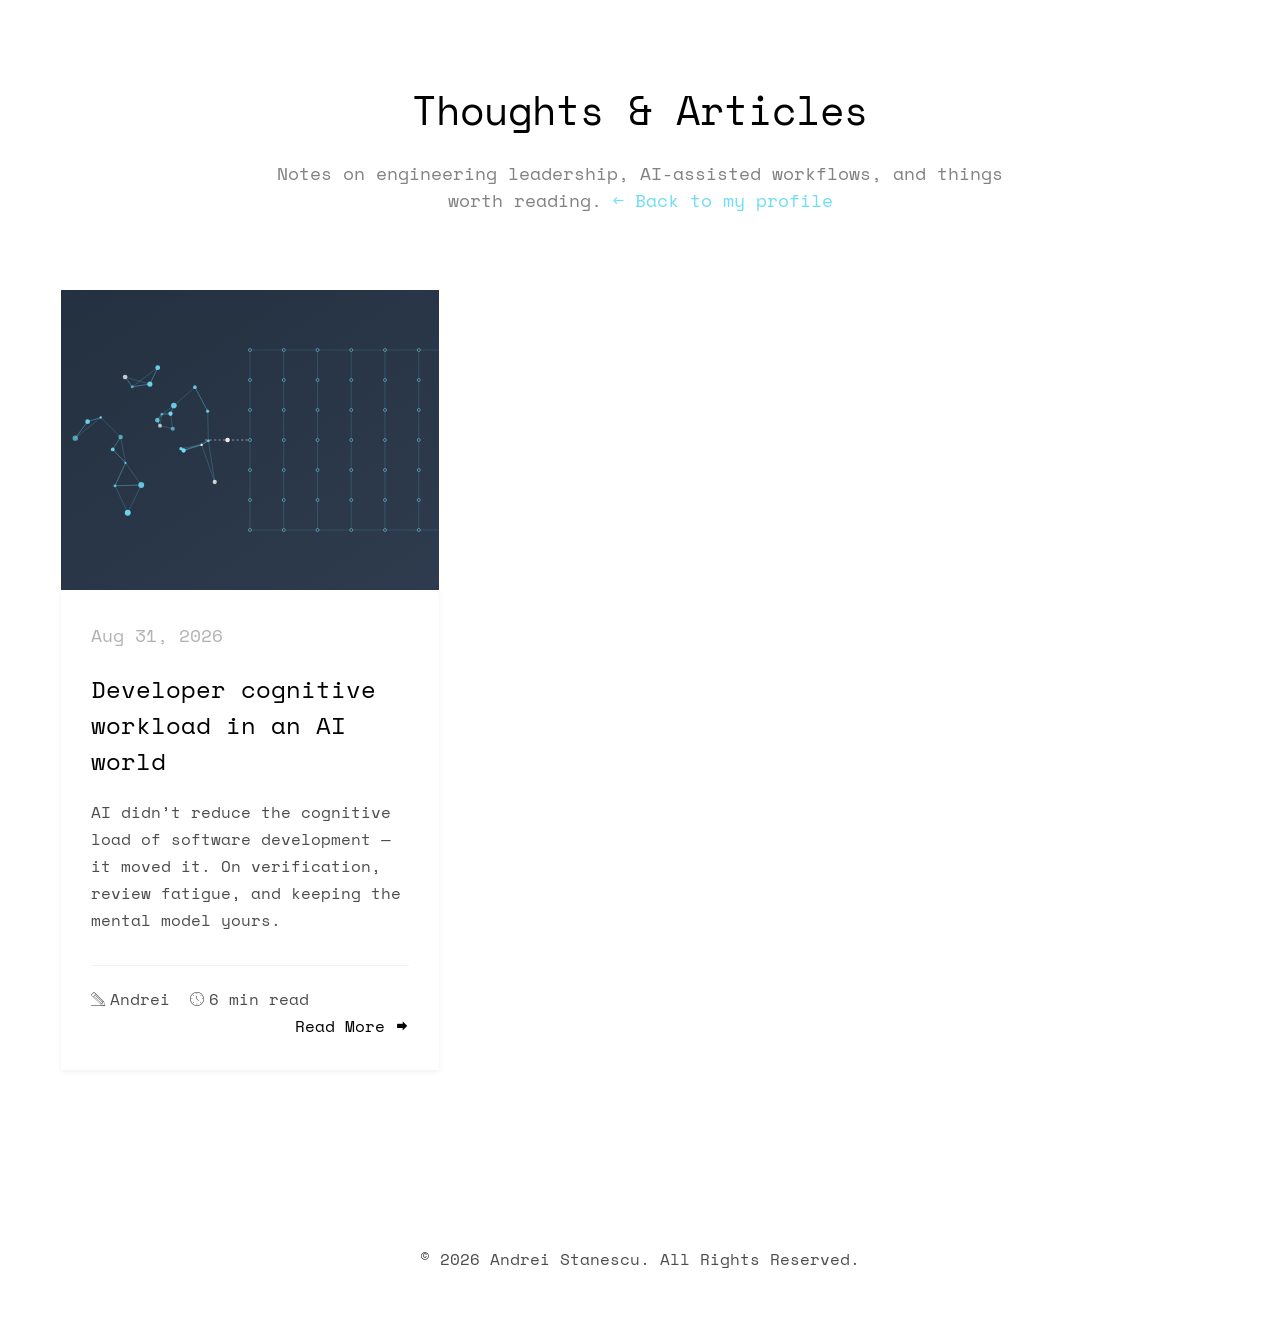
==== commit 430c48d2: "Retitle article to 'Developer Cognitive Workload in an AI World' Generated by Mistral Vibe. Co-Autho" ====
--- a/articles.html
+++ b/articles.html
@@ -49,7 +49,7 @@
 						<a href="articles/developer-cognitive-workload-ai.html" class="blog-bg" style="background-image: url(images/cognitive-workload.svg);"></a>
 						<div class="blog-text">
 							<span>Aug 31, 2026</span>
-							<h3><a href="articles/developer-cognitive-workload-ai.html">The shape of developer cognitive workload in an AI world</a></h3>
+							<h3><a href="articles/developer-cognitive-workload-ai.html">Developer cognitive workload in an AI world</a></h3>
 							<p>AI didn&rsquo;t reduce the cognitive load of software development &mdash; it moved it. On verification, review fatigue, and keeping the mental model yours.</p>
 							<ul class="stuff">
 								<li><i class="icon-pencil"></i>Andrei</li>
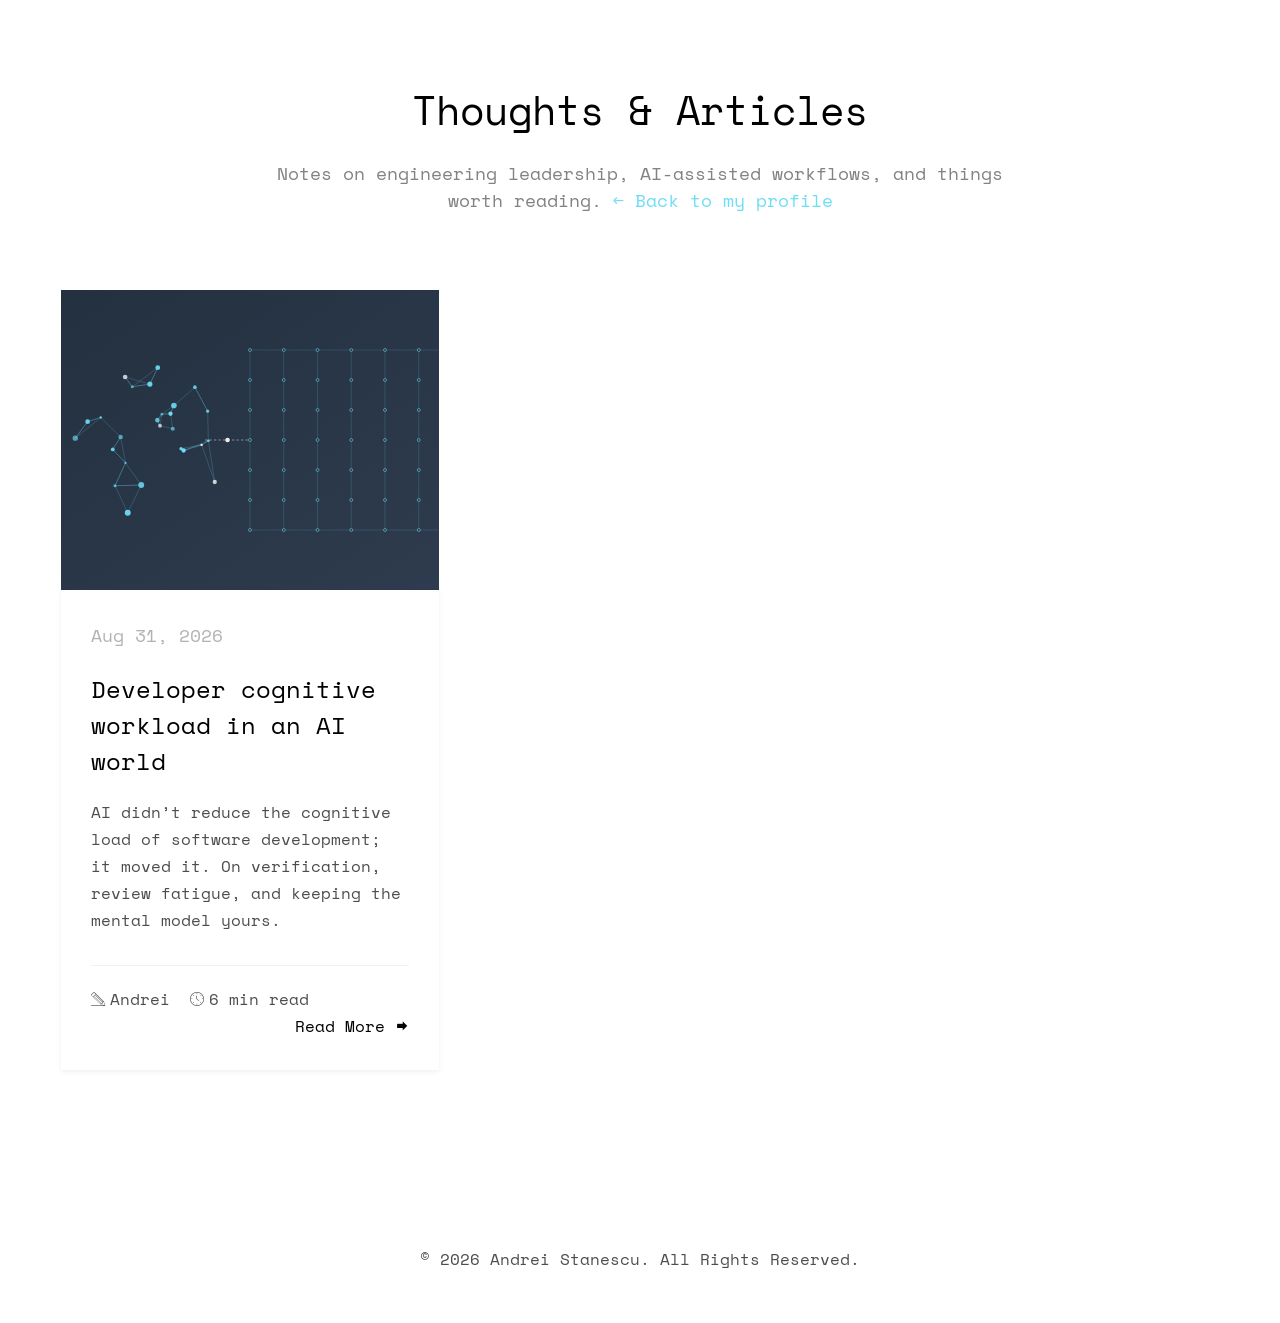
==== commit 05f4c576: "Replace em-dashes in the cognitive workload article and cards - Commas, colons, semicolons, or paren" ====
--- a/articles.html
+++ b/articles.html
@@ -50,7 +50,7 @@
 						<div class="blog-text">
 							<span>Aug 31, 2026</span>
 							<h3><a href="articles/developer-cognitive-workload-ai.html">Developer cognitive workload in an AI world</a></h3>
-							<p>AI didn&rsquo;t reduce the cognitive load of software development &mdash; it moved it. On verification, review fatigue, and keeping the mental model yours.</p>
+							<p>AI didn&rsquo;t reduce the cognitive load of software development; it moved it. On verification, review fatigue, and keeping the mental model yours.</p>
 							<ul class="stuff">
 								<li><i class="icon-pencil"></i>Andrei</li>
 								<li><i class="icon-clock"></i>6 min read</li>
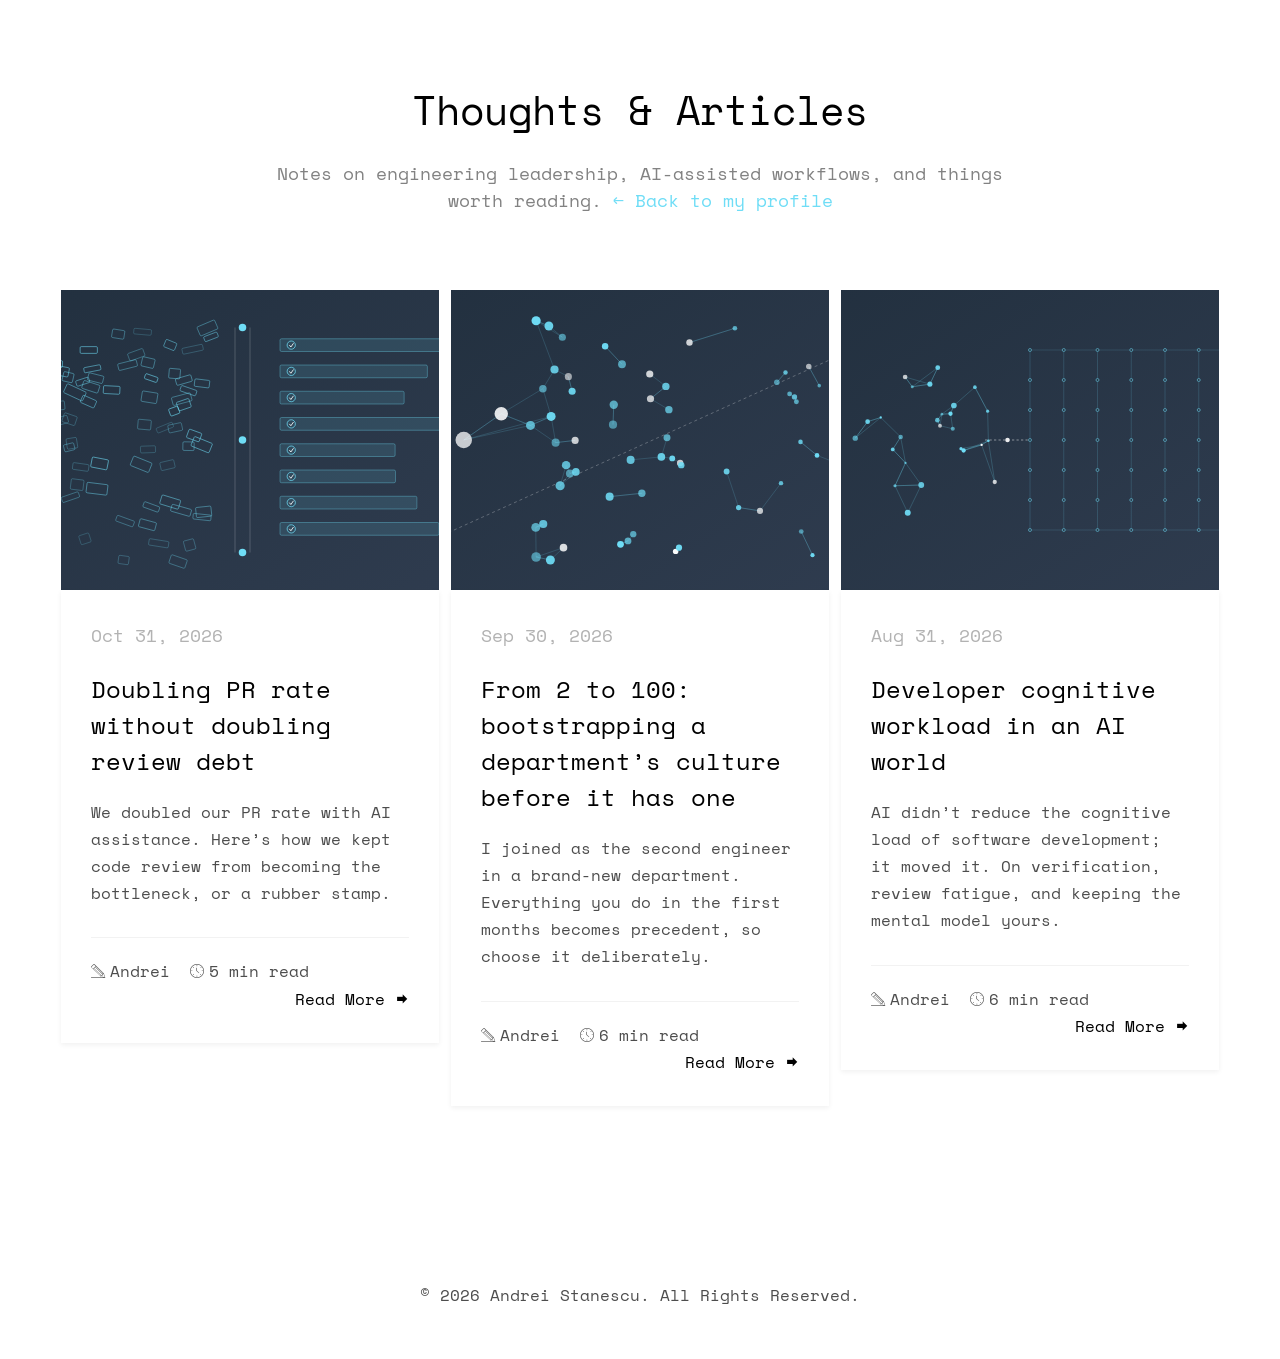
==== commit 4f6607e0: "Add two new articles: PR rate/review debt and From 2 to 100 - 'Doubling PR Rate Without Doubling Rev" ====
--- a/articles.html
+++ b/articles.html
@@ -44,6 +44,36 @@
 				</div>
 			</div>
 			<div class="row">
+				<div class="col-md-4 col-padding animate-box">
+					<div class="fh5co-blog">
+						<a href="articles/pr-rate-review-debt.html" class="blog-bg" style="background-image: url(images/pr-rate-review-debt.svg);"></a>
+						<div class="blog-text">
+							<span>Oct 31, 2026</span>
+							<h3><a href="articles/pr-rate-review-debt.html">Doubling PR rate without doubling review debt</a></h3>
+							<p>We doubled our PR rate with AI assistance. Here&rsquo;s how we kept code review from becoming the bottleneck, or a rubber stamp.</p>
+							<ul class="stuff">
+								<li><i class="icon-pencil"></i>Andrei</li>
+								<li><i class="icon-clock"></i>5 min read</li>
+								<li><a href="articles/pr-rate-review-debt.html">Read More<i class="icon-arrow-right"></i></a></li>
+							</ul>
+						</div>
+					</div>
+				</div>
+				<div class="col-md-4 col-padding animate-box">
+					<div class="fh5co-blog">
+						<a href="articles/from-2-to-100.html" class="blog-bg" style="background-image: url(images/from-2-to-100.svg);"></a>
+						<div class="blog-text">
+							<span>Sep 30, 2026</span>
+							<h3><a href="articles/from-2-to-100.html">From 2 to 100: bootstrapping a department&rsquo;s culture before it has one</a></h3>
+							<p>I joined as the second engineer in a brand-new department. Everything you do in the first months becomes precedent, so choose it deliberately.</p>
+							<ul class="stuff">
+								<li><i class="icon-pencil"></i>Andrei</li>
+								<li><i class="icon-clock"></i>6 min read</li>
+								<li><a href="articles/from-2-to-100.html">Read More<i class="icon-arrow-right"></i></a></li>
+							</ul>
+						</div>
+					</div>
+				</div>
 				<div class="col-md-4 col-padding animate-box">
 					<div class="fh5co-blog">
 						<a href="articles/developer-cognitive-workload-ai.html" class="blog-bg" style="background-image: url(images/cognitive-workload.svg);"></a>
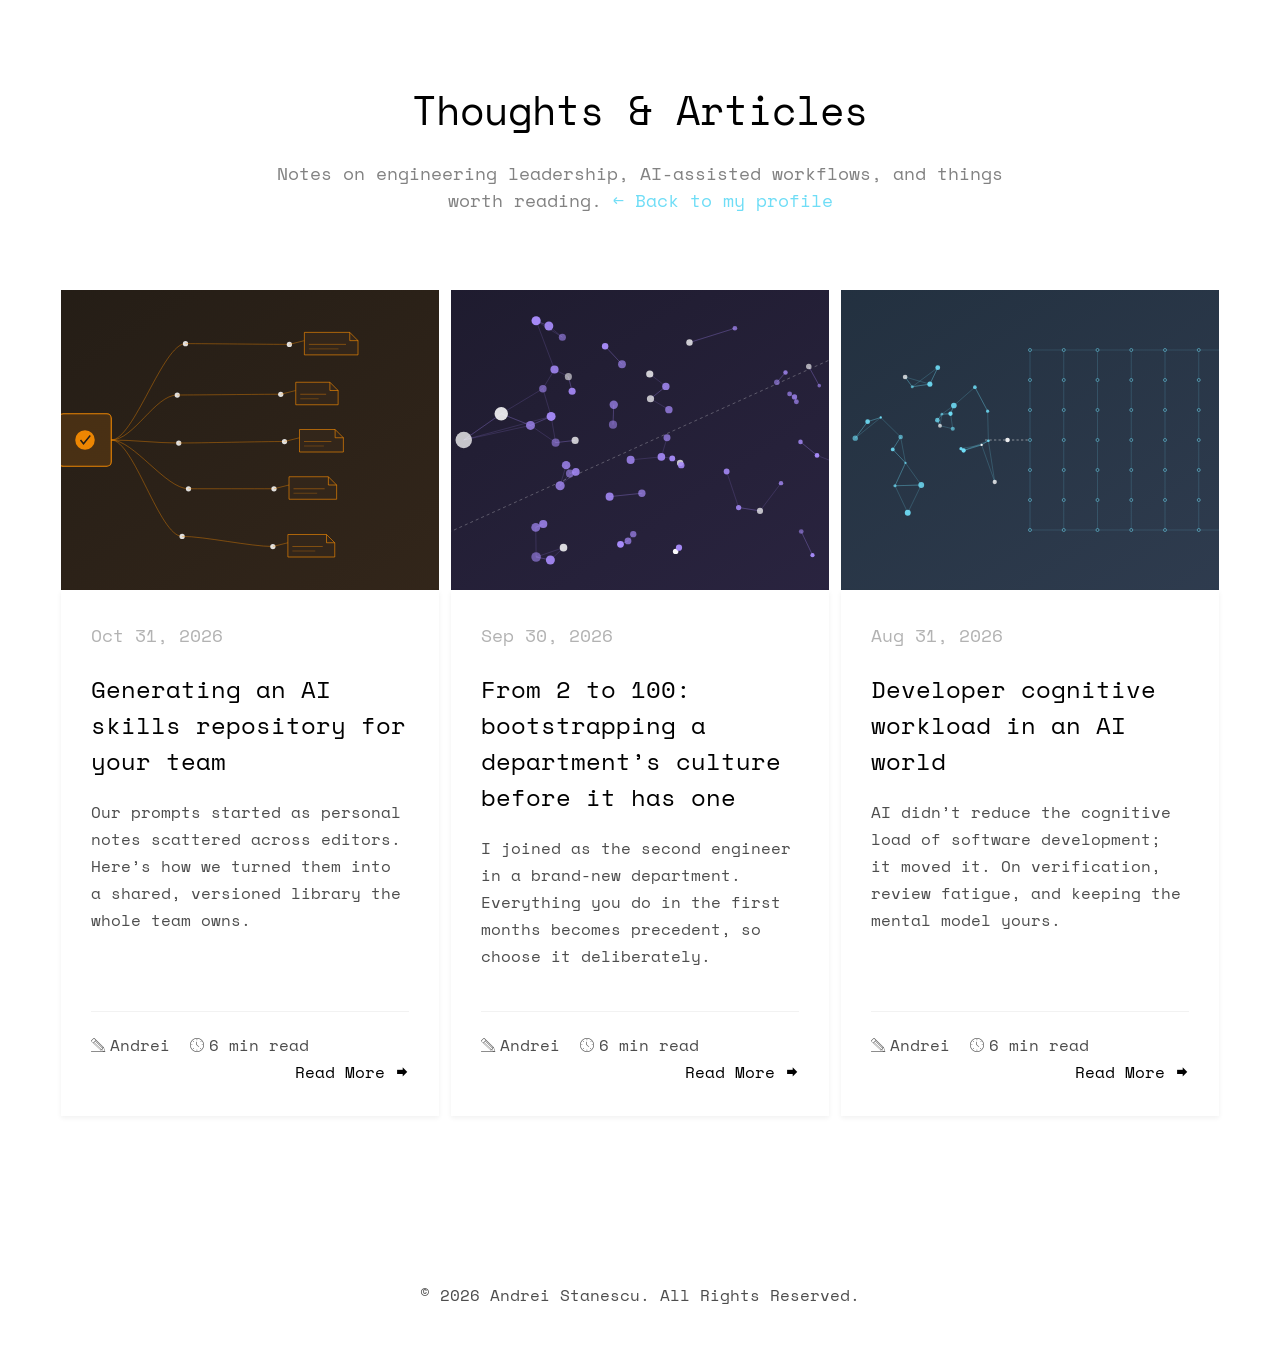
==== commit 54f9cb7f: "Replace PR-rate article with 'Generating an AI Skills Repository for Your Team' - New article on tur" ====
--- a/articles.html
+++ b/articles.html
@@ -46,15 +46,15 @@
 			<div class="row">
 				<div class="col-md-4 col-padding animate-box">
 					<div class="fh5co-blog">
-						<a href="articles/pr-rate-review-debt.html" class="blog-bg" style="background-image: url(images/pr-rate-review-debt.svg);"></a>
+						<a href="articles/ai-skills-repository.html" class="blog-bg" style="background-image: url(images/ai-skills-repository.svg);"></a>
 						<div class="blog-text">
 							<span>Oct 31, 2026</span>
-							<h3><a href="articles/pr-rate-review-debt.html">Doubling PR rate without doubling review debt</a></h3>
-							<p>We doubled our PR rate with AI assistance. Here&rsquo;s how we kept code review from becoming the bottleneck, or a rubber stamp.</p>
+							<h3><a href="articles/ai-skills-repository.html">Generating an AI skills repository for your team</a></h3>
+							<p>Our prompts started as personal notes scattered across editors. Here&rsquo;s how we turned them into a shared, versioned library the whole team owns.</p>
 							<ul class="stuff">
 								<li><i class="icon-pencil"></i>Andrei</li>
-								<li><i class="icon-clock"></i>5 min read</li>
-								<li><a href="articles/pr-rate-review-debt.html">Read More<i class="icon-arrow-right"></i></a></li>
+								<li><i class="icon-clock"></i>6 min read</li>
+								<li><a href="articles/ai-skills-repository.html">Read More<i class="icon-arrow-right"></i></a></li>
 							</ul>
 						</div>
 					</div>
--- a/css/style.css
+++ b/css/style.css
@@ -850,8 +850,23 @@
 #fh5co-blog .fh5co-heading {
   margin-bottom: 2.5em;
 }
+#fh5co-blog .row {
+  display: flex;
+  flex-wrap: wrap;
+}
 #fh5co-blog .fh5co-blog {
   margin-bottom: 10px;
+  display: flex;
+  flex-direction: column;
+  height: 100%;
+}
+#fh5co-blog .fh5co-blog .blog-text {
+  flex: 1;
+  display: flex;
+  flex-direction: column;
+}
+#fh5co-blog .fh5co-blog .blog-text .stuff {
+  margin-top: auto;
 }
 
 #fh5co-blog .btn-primary {
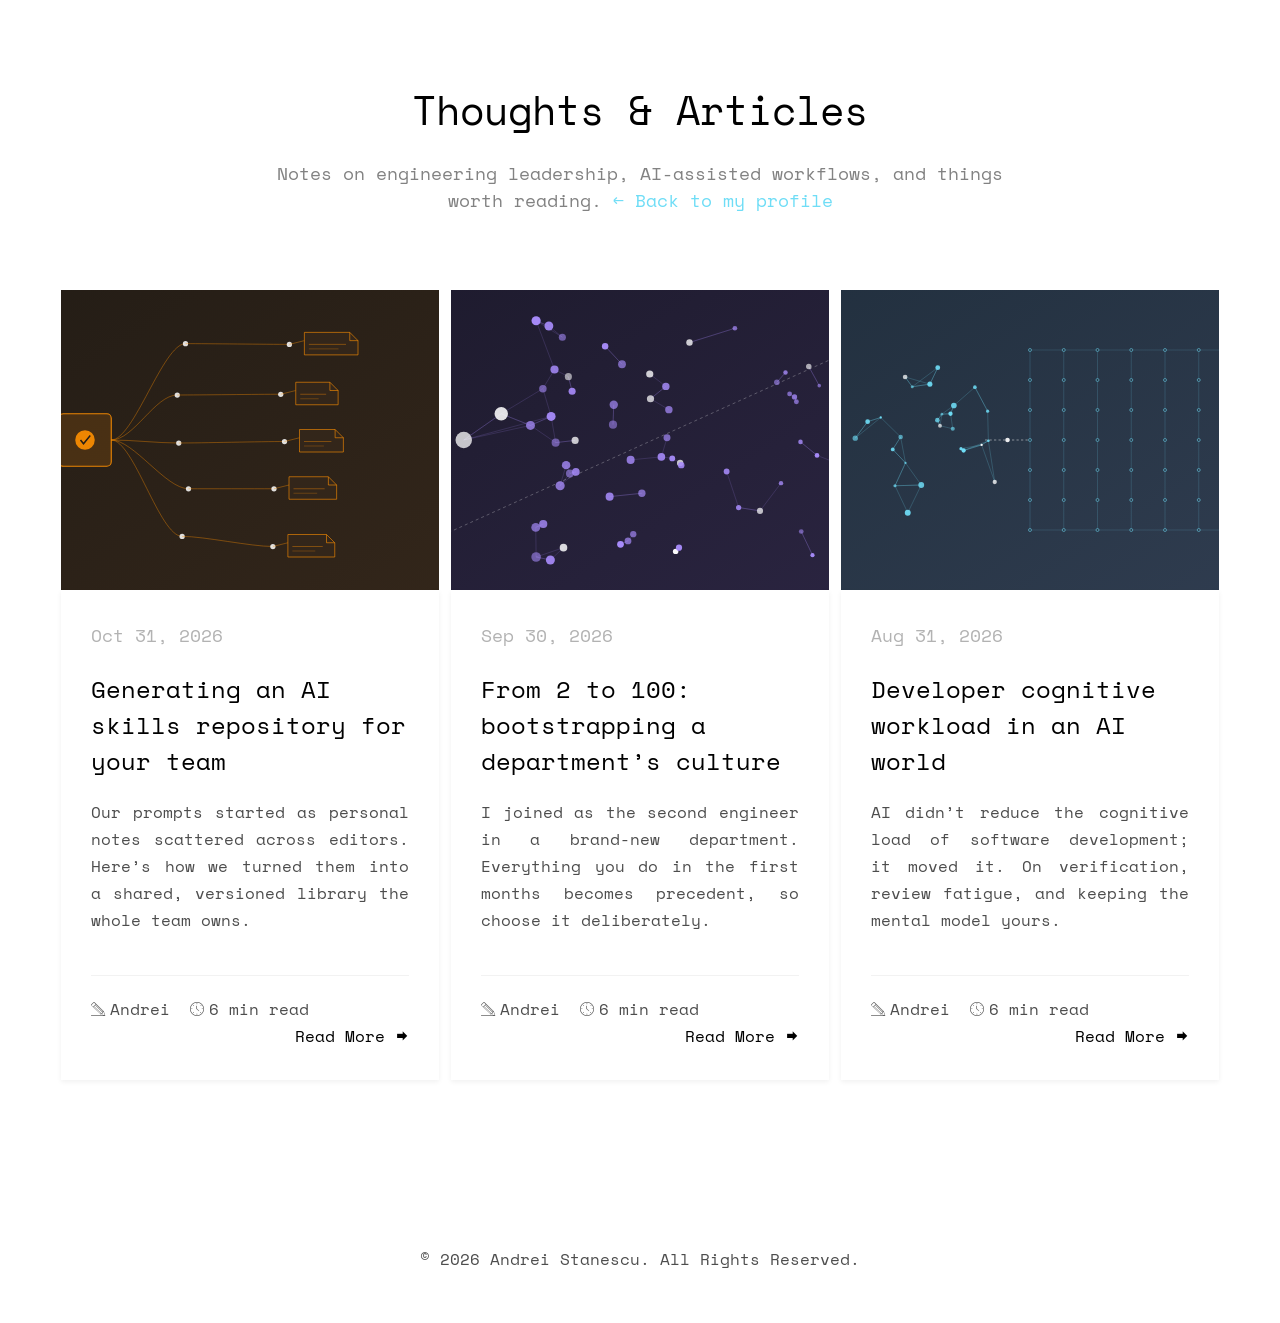
==== commit eea9c38f: "chore(articles): shorten 'From 2 to 100' title Generated by Mistral Vibe. Co-Authored-By: Mistral Vi" ====
--- a/articles.html
+++ b/articles.html
@@ -64,7 +64,7 @@
 						<a href="articles/from-2-to-100.html" class="blog-bg" style="background-image: url(images/from-2-to-100.svg);"></a>
 						<div class="blog-text">
 							<span>Sep 30, 2026</span>
-							<h3><a href="articles/from-2-to-100.html">From 2 to 100: bootstrapping a department&rsquo;s culture before it has one</a></h3>
+							<h3><a href="articles/from-2-to-100.html">From 2 to 100: bootstrapping a department&rsquo;s culture</a></h3>
 							<p>I joined as the second engineer in a brand-new department. Everything you do in the first months becomes precedent, so choose it deliberately.</p>
 							<ul class="stuff">
 								<li><i class="icon-pencil"></i>Andrei</li>
--- a/css/style.css
+++ b/css/style.css
@@ -281,6 +281,7 @@
 #fh5co-about,
 #fh5co-resume,
 #fh5co-skills,
+#fh5co-recommendations,
 #fh5co-started,
 #fh5co-work,
 #fh5co-blog,
@@ -293,6 +294,7 @@
   #fh5co-about,
   #fh5co-resume,
   #fh5co-skills,
+  #fh5co-recommendations,
   #fh5co-started,
   #fh5co-work,
   #fh5co-blog,
@@ -612,6 +614,66 @@
   margin-top: 40px;
 }
 
+#fh5co-about .col-md-8 p,
+.fh5co-blog .blog-text p {
+  text-align: justify;
+}
+
+.rec {
+  background: #fff;
+  padding: 15px;
+  margin-bottom: 15px;
+  float: left;
+  width: 100%;
+  box-shadow: 0px 2px 5px 0px rgba(0, 0, 0, 0.06);
+  -webkit-transition: 0.3s;
+  -o-transition: 0.3s;
+  transition: 0.3s;
+  border-left: 3px solid #6fddf6;
+}
+.rec .rec-text {
+  font-size: 15px;
+  line-height: 1.6;
+  color: #4d4d4d;
+  margin-bottom: 8px;
+  text-align: justify;
+}
+.rec .rec-author {
+  font-weight: 700;
+  color: #000;
+  margin: 0;
+  font-size: 15px;
+}
+.rec .rec-role {
+  font-weight: 400;
+  color: #bfbfbf;
+  font-size: 13px;
+}
+
+#fh5co-recommendations {
+  padding: 4em 0 2em 0;
+}
+@media screen and (max-width: 768px) {
+  #fh5co-recommendations {
+    padding: 2.5em 0 1.5em 0;
+  }
+}
+#fh5co-recommendations .fh5co-heading {
+  margin-bottom: 2.5em;
+}
+#fh5co-recommendations .rec {
+  margin-bottom: 15px;
+}
+
+#fh5co-skills .fh5co-heading {
+  margin-bottom: 2.5em;
+}
+
+::selection {
+  background: #2F3C4F;
+  color: #ffffff;
+}
+
 .timeline-body > p + p {
   margin-top: 5px;
 }
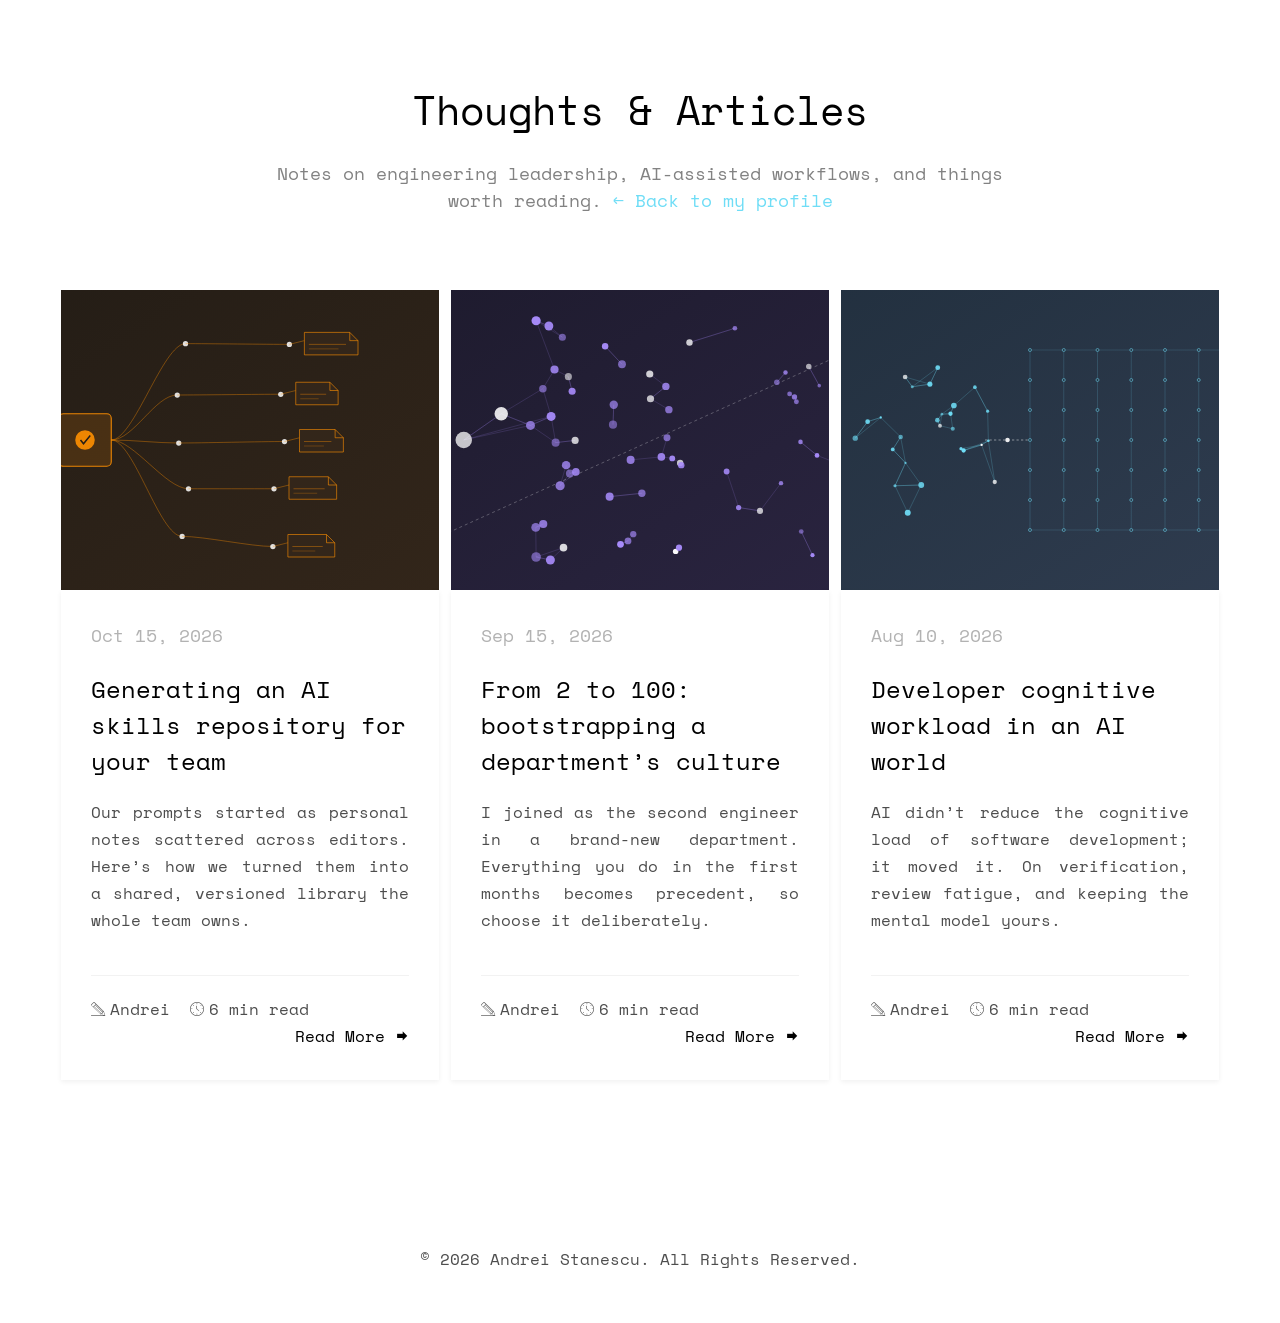
==== commit 741c364a: "chore(articles): adjust publish dates to mid-month AI skills repository -> Oct 15; From 2 to 100 -> " ====
--- a/articles.html
+++ b/articles.html
@@ -48,7 +48,7 @@
 					<div class="fh5co-blog">
 						<a href="articles/ai-skills-repository.html" class="blog-bg" style="background-image: url(images/ai-skills-repository.svg);"></a>
 						<div class="blog-text">
-							<span>Oct 31, 2026</span>
+							<span>Oct 15, 2026</span>
 							<h3><a href="articles/ai-skills-repository.html">Generating an AI skills repository for your team</a></h3>
 							<p>Our prompts started as personal notes scattered across editors. Here&rsquo;s how we turned them into a shared, versioned library the whole team owns.</p>
 							<ul class="stuff">
@@ -63,7 +63,7 @@
 					<div class="fh5co-blog">
 						<a href="articles/from-2-to-100.html" class="blog-bg" style="background-image: url(images/from-2-to-100.svg);"></a>
 						<div class="blog-text">
-							<span>Sep 30, 2026</span>
+							<span>Sep 15, 2026</span>
 							<h3><a href="articles/from-2-to-100.html">From 2 to 100: bootstrapping a department&rsquo;s culture</a></h3>
 							<p>I joined as the second engineer in a brand-new department. Everything you do in the first months becomes precedent, so choose it deliberately.</p>
 							<ul class="stuff">
@@ -78,7 +78,7 @@
 					<div class="fh5co-blog">
 						<a href="articles/developer-cognitive-workload-ai.html" class="blog-bg" style="background-image: url(images/cognitive-workload.svg);"></a>
 						<div class="blog-text">
-							<span>Aug 31, 2026</span>
+							<span>Aug 10, 2026</span>
 							<h3><a href="articles/developer-cognitive-workload-ai.html">Developer cognitive workload in an AI world</a></h3>
 							<p>AI didn&rsquo;t reduce the cognitive load of software development; it moved it. On verification, review fatigue, and keeping the mental model yours.</p>
 							<ul class="stuff">
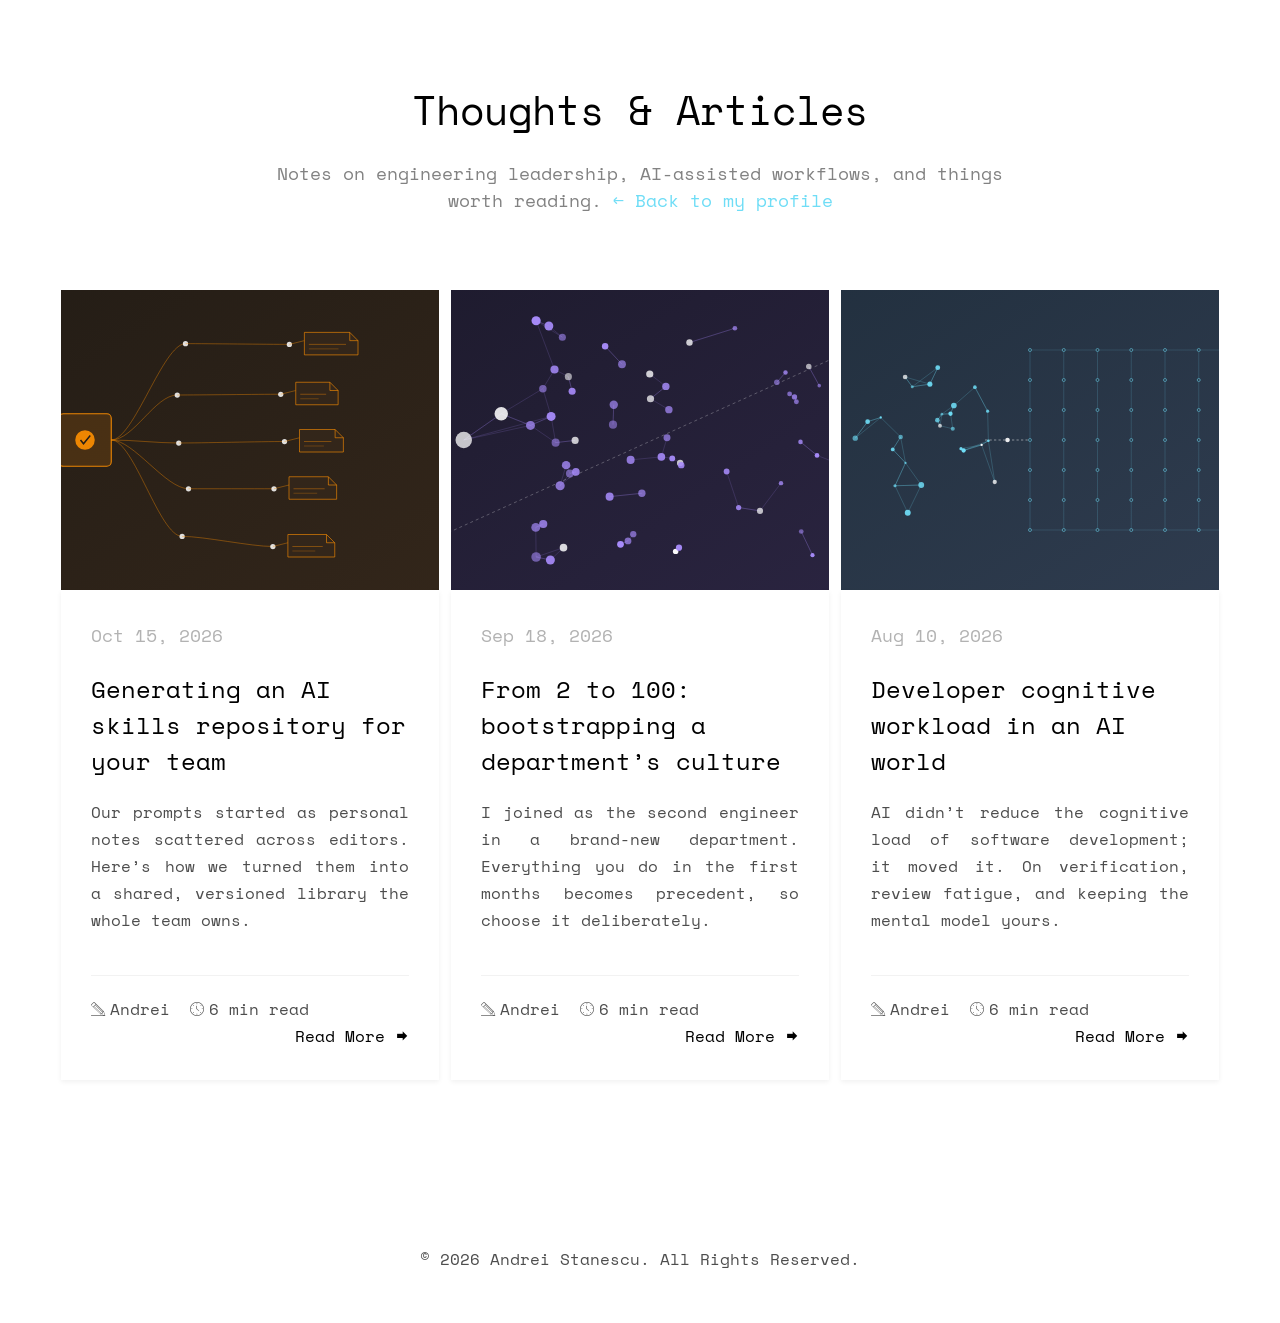
==== commit 3e04aa44: "chore(articles): set 'From 2 to 100' date to Sep 18 Generated by Mistral Vibe. Co-Authored-By: Mistr" ====
--- a/articles.html
+++ b/articles.html
@@ -63,7 +63,7 @@
 					<div class="fh5co-blog">
 						<a href="articles/from-2-to-100.html" class="blog-bg" style="background-image: url(images/from-2-to-100.svg);"></a>
 						<div class="blog-text">
-							<span>Sep 15, 2026</span>
+							<span>Sep 18, 2026</span>
 							<h3><a href="articles/from-2-to-100.html">From 2 to 100: bootstrapping a department&rsquo;s culture</a></h3>
 							<p>I joined as the second engineer in a brand-new department. Everything you do in the first months becomes precedent, so choose it deliberately.</p>
 							<ul class="stuff">
